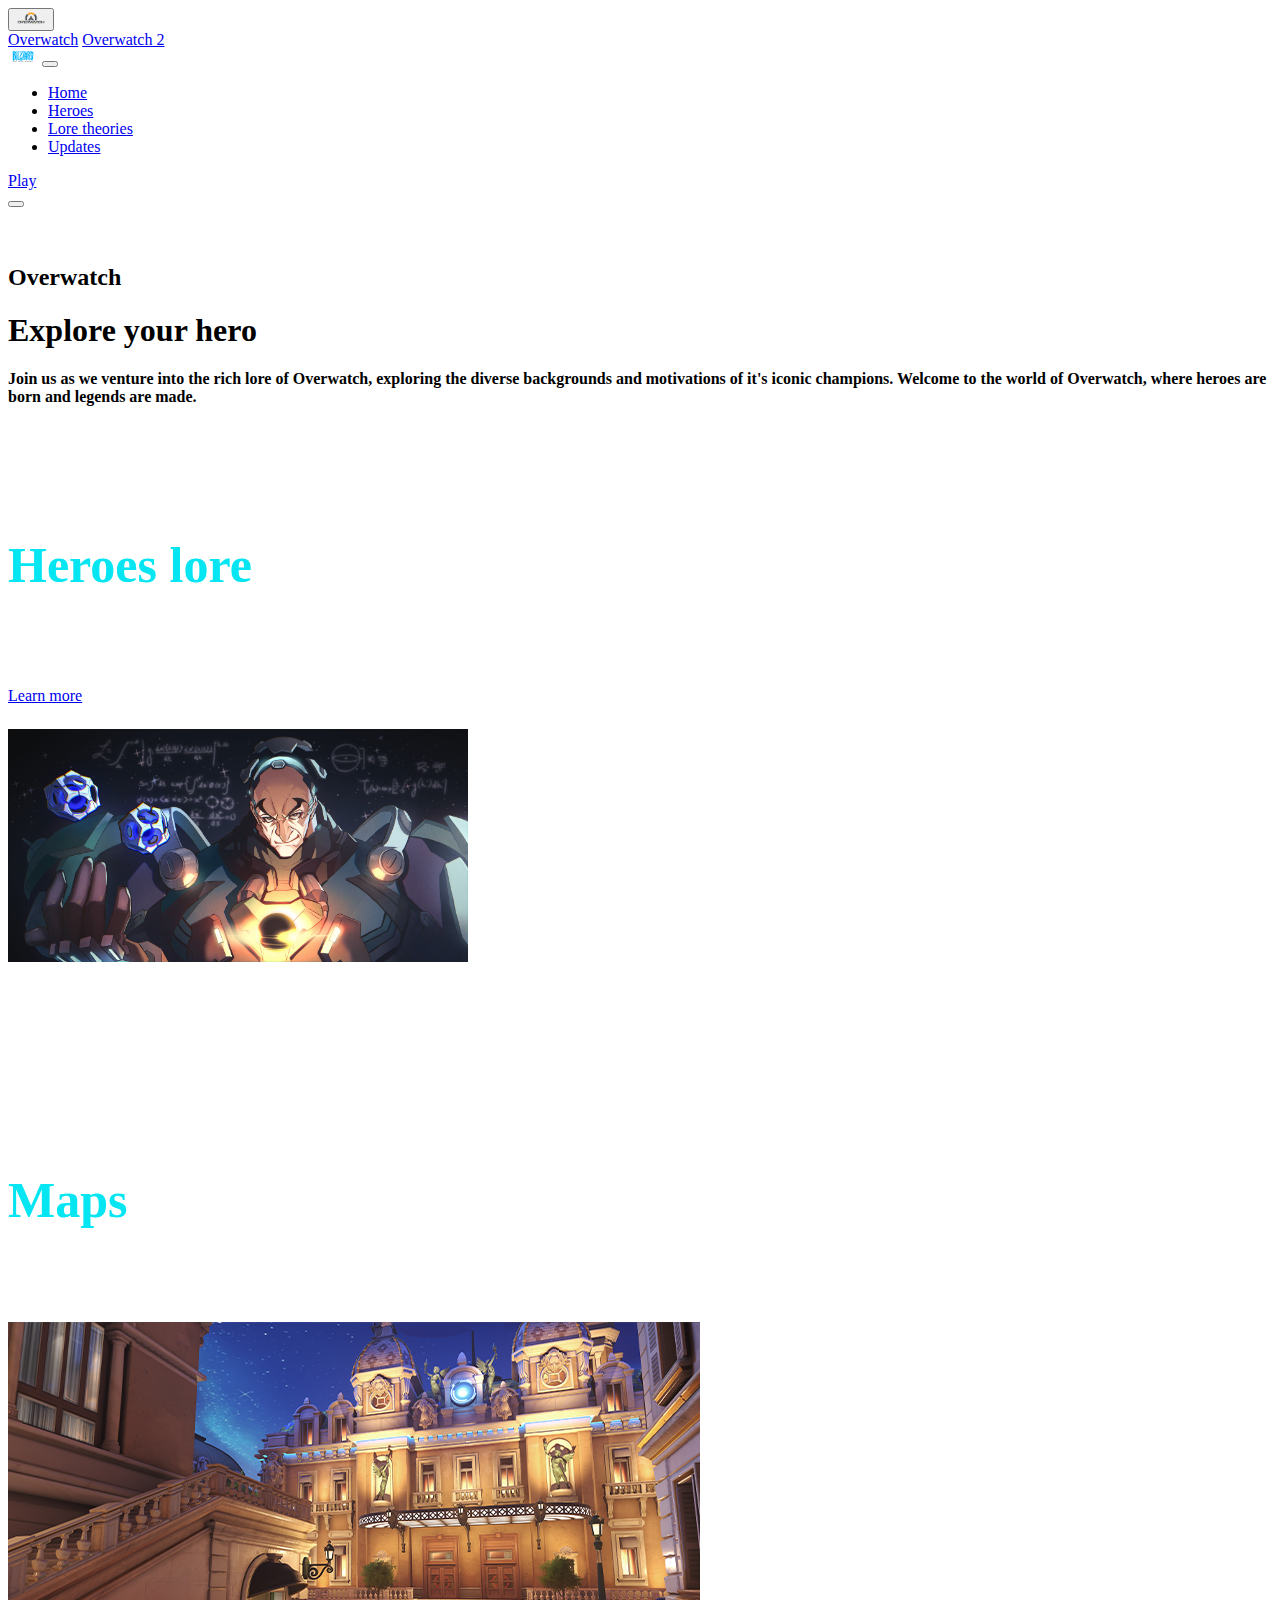
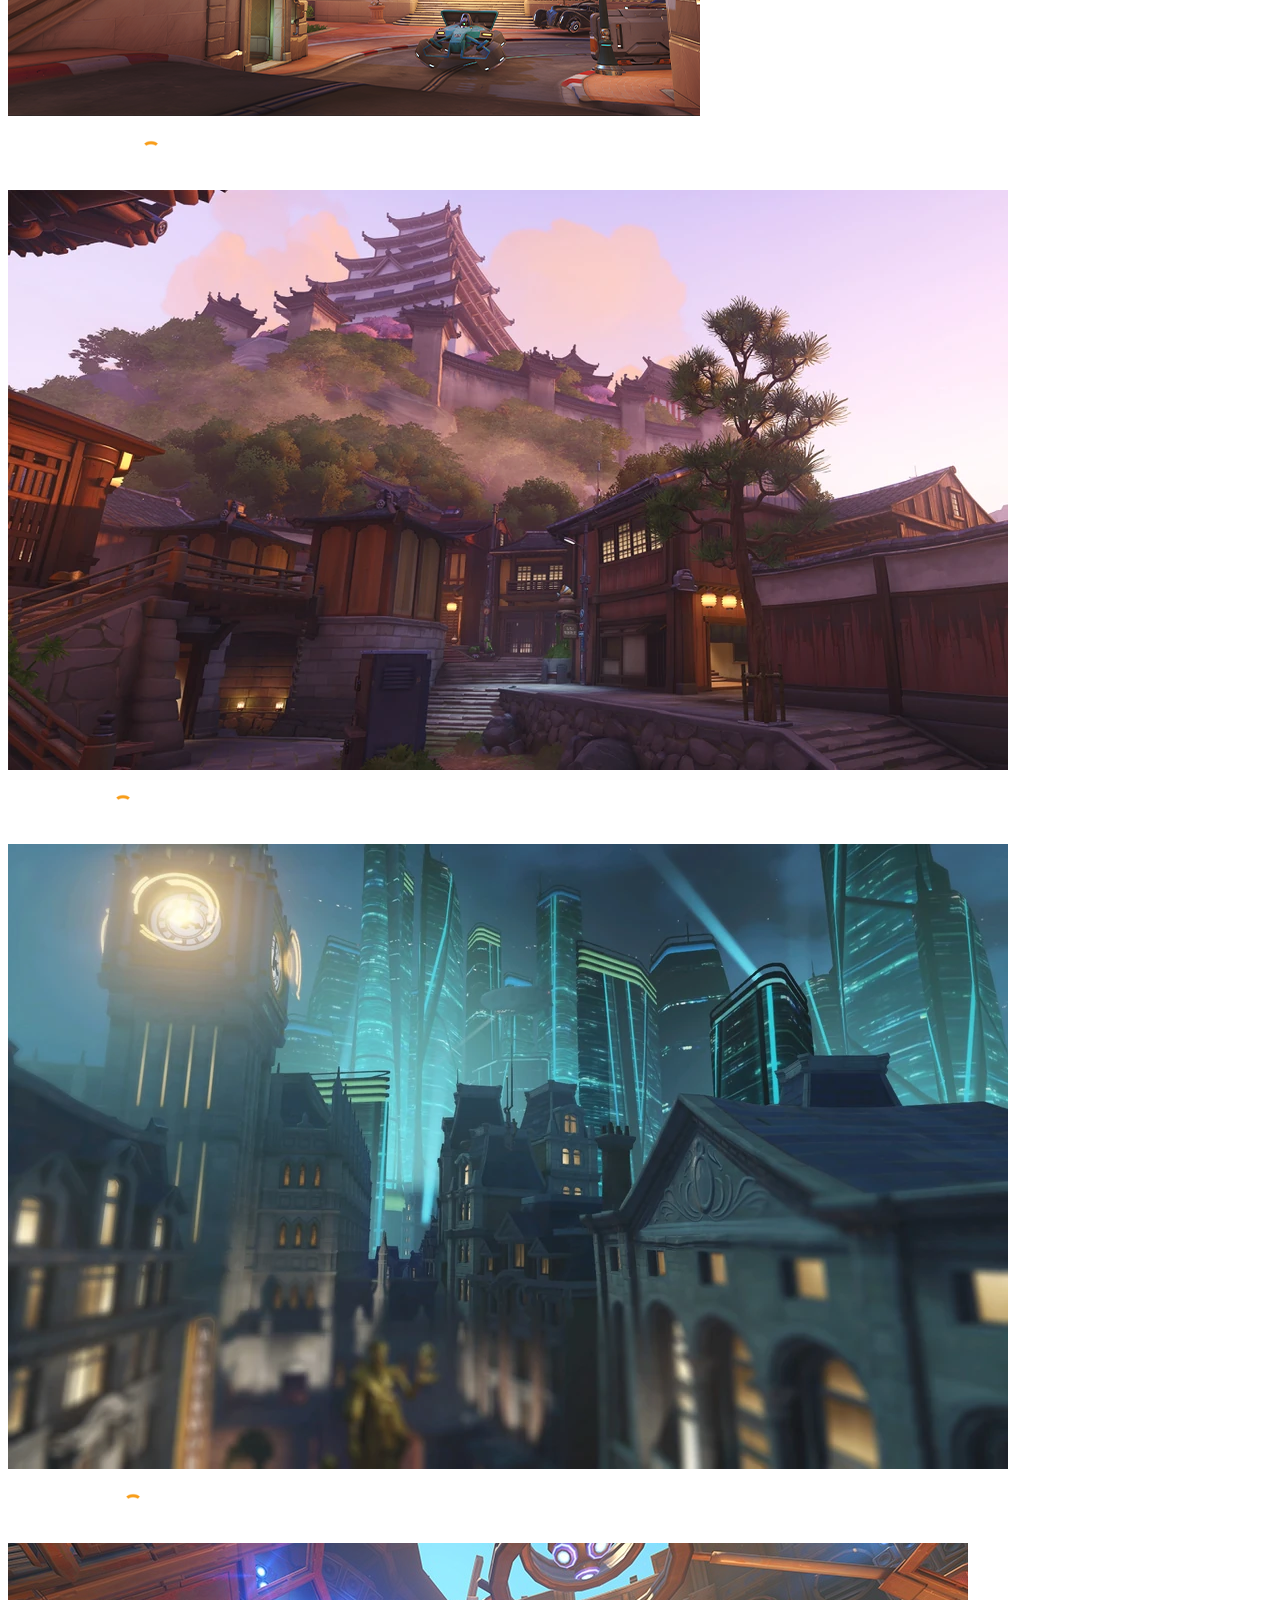
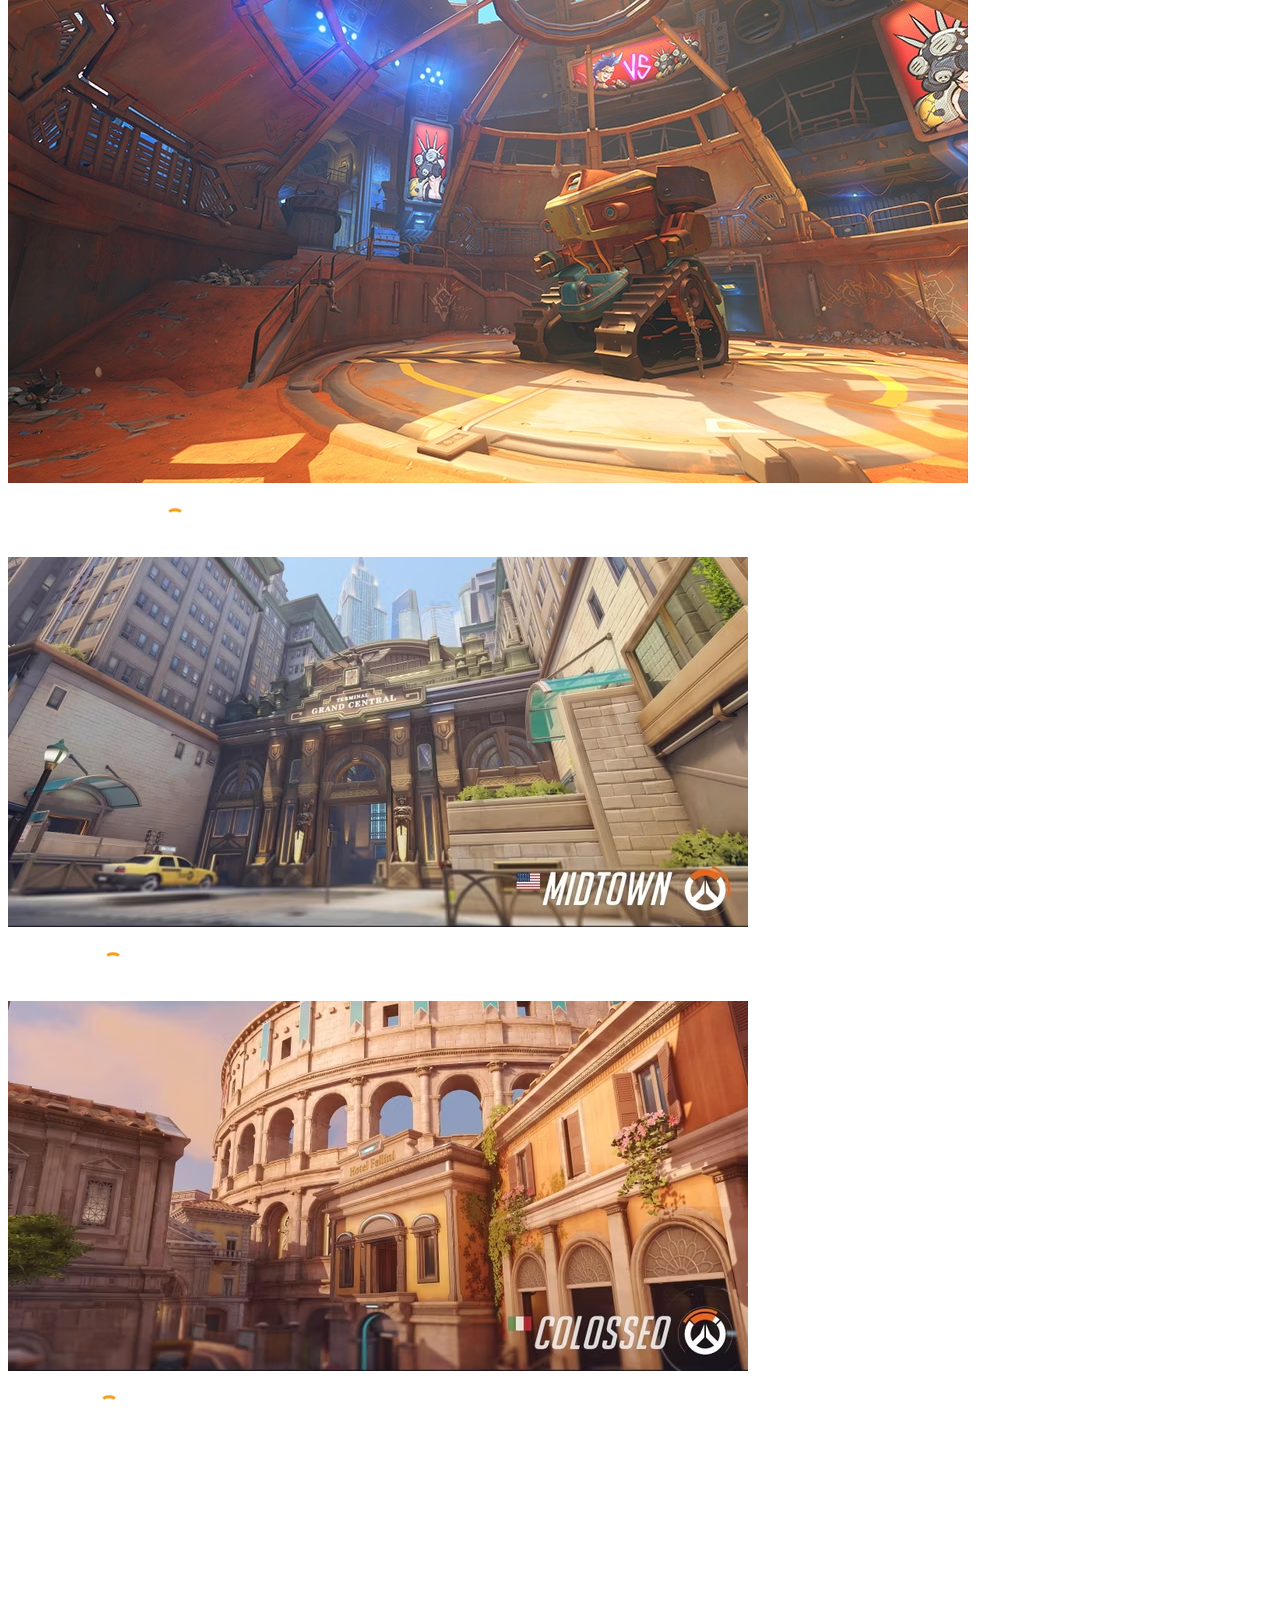
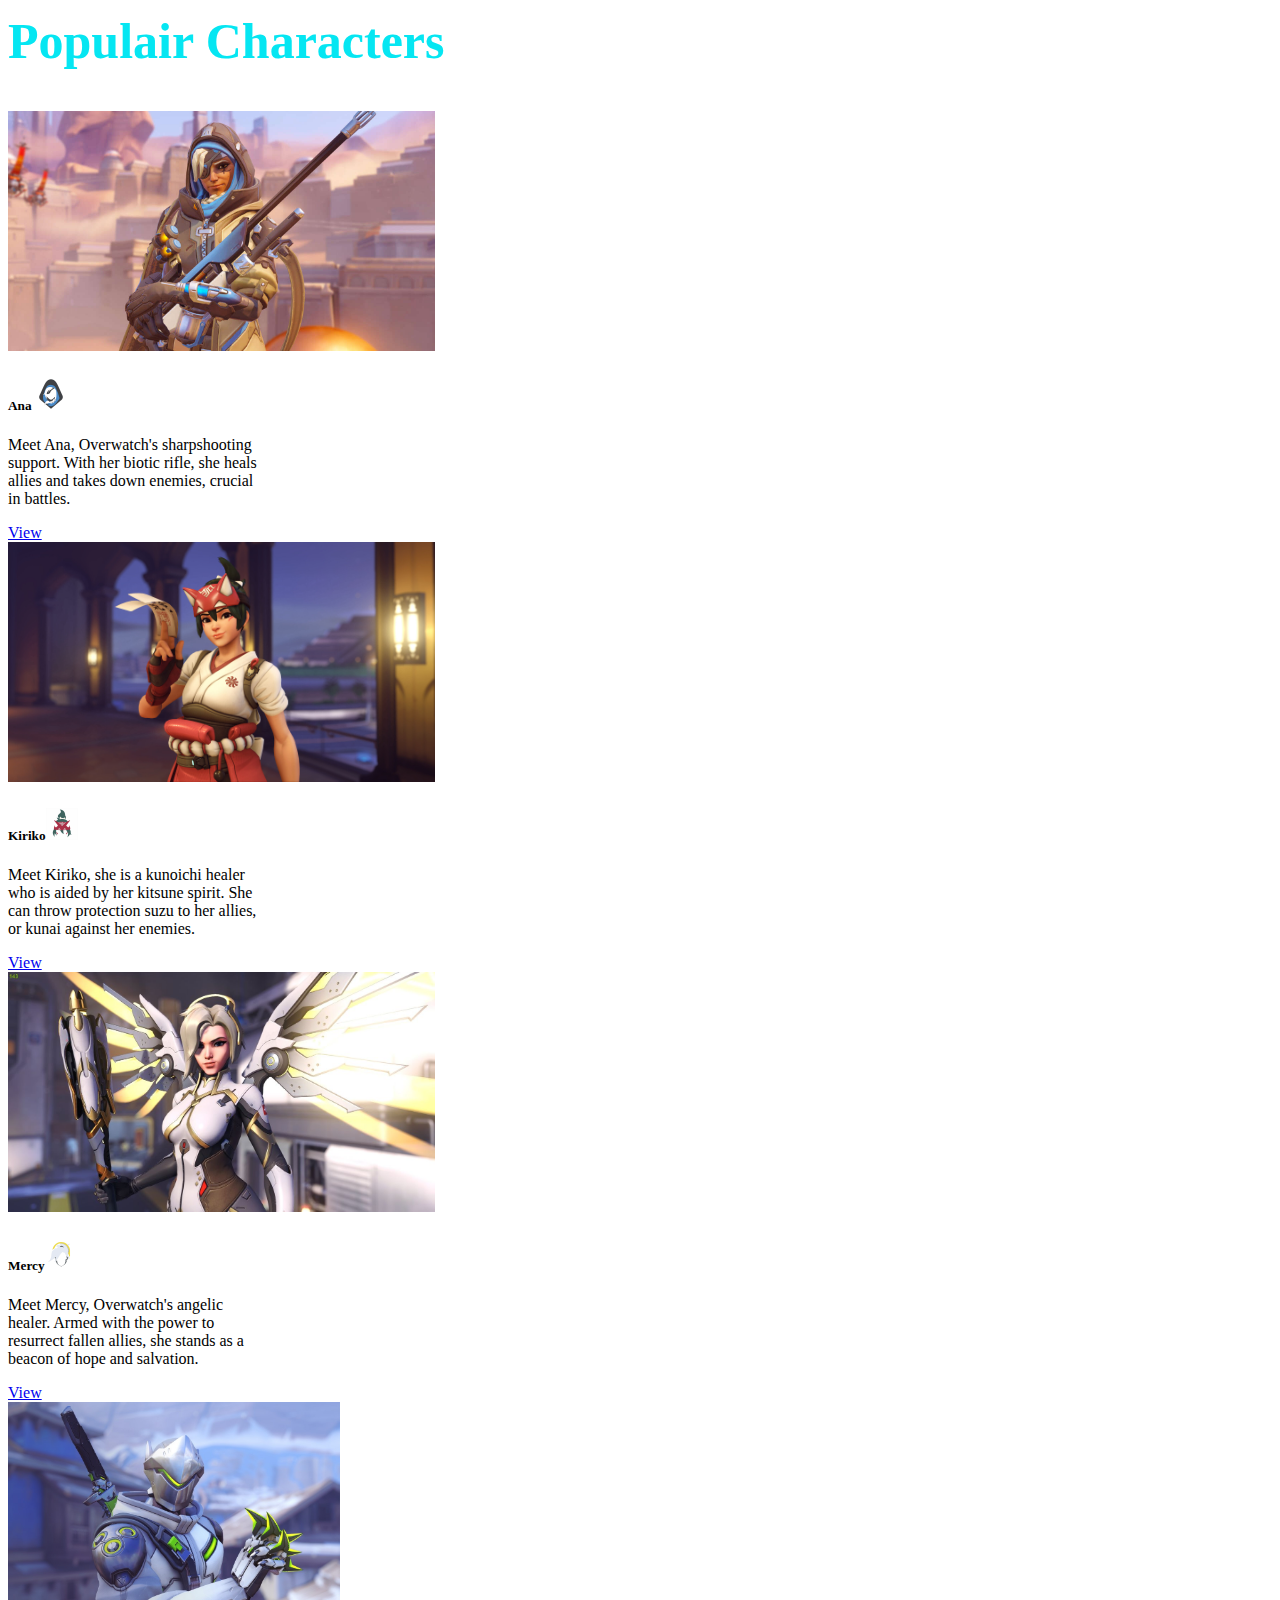
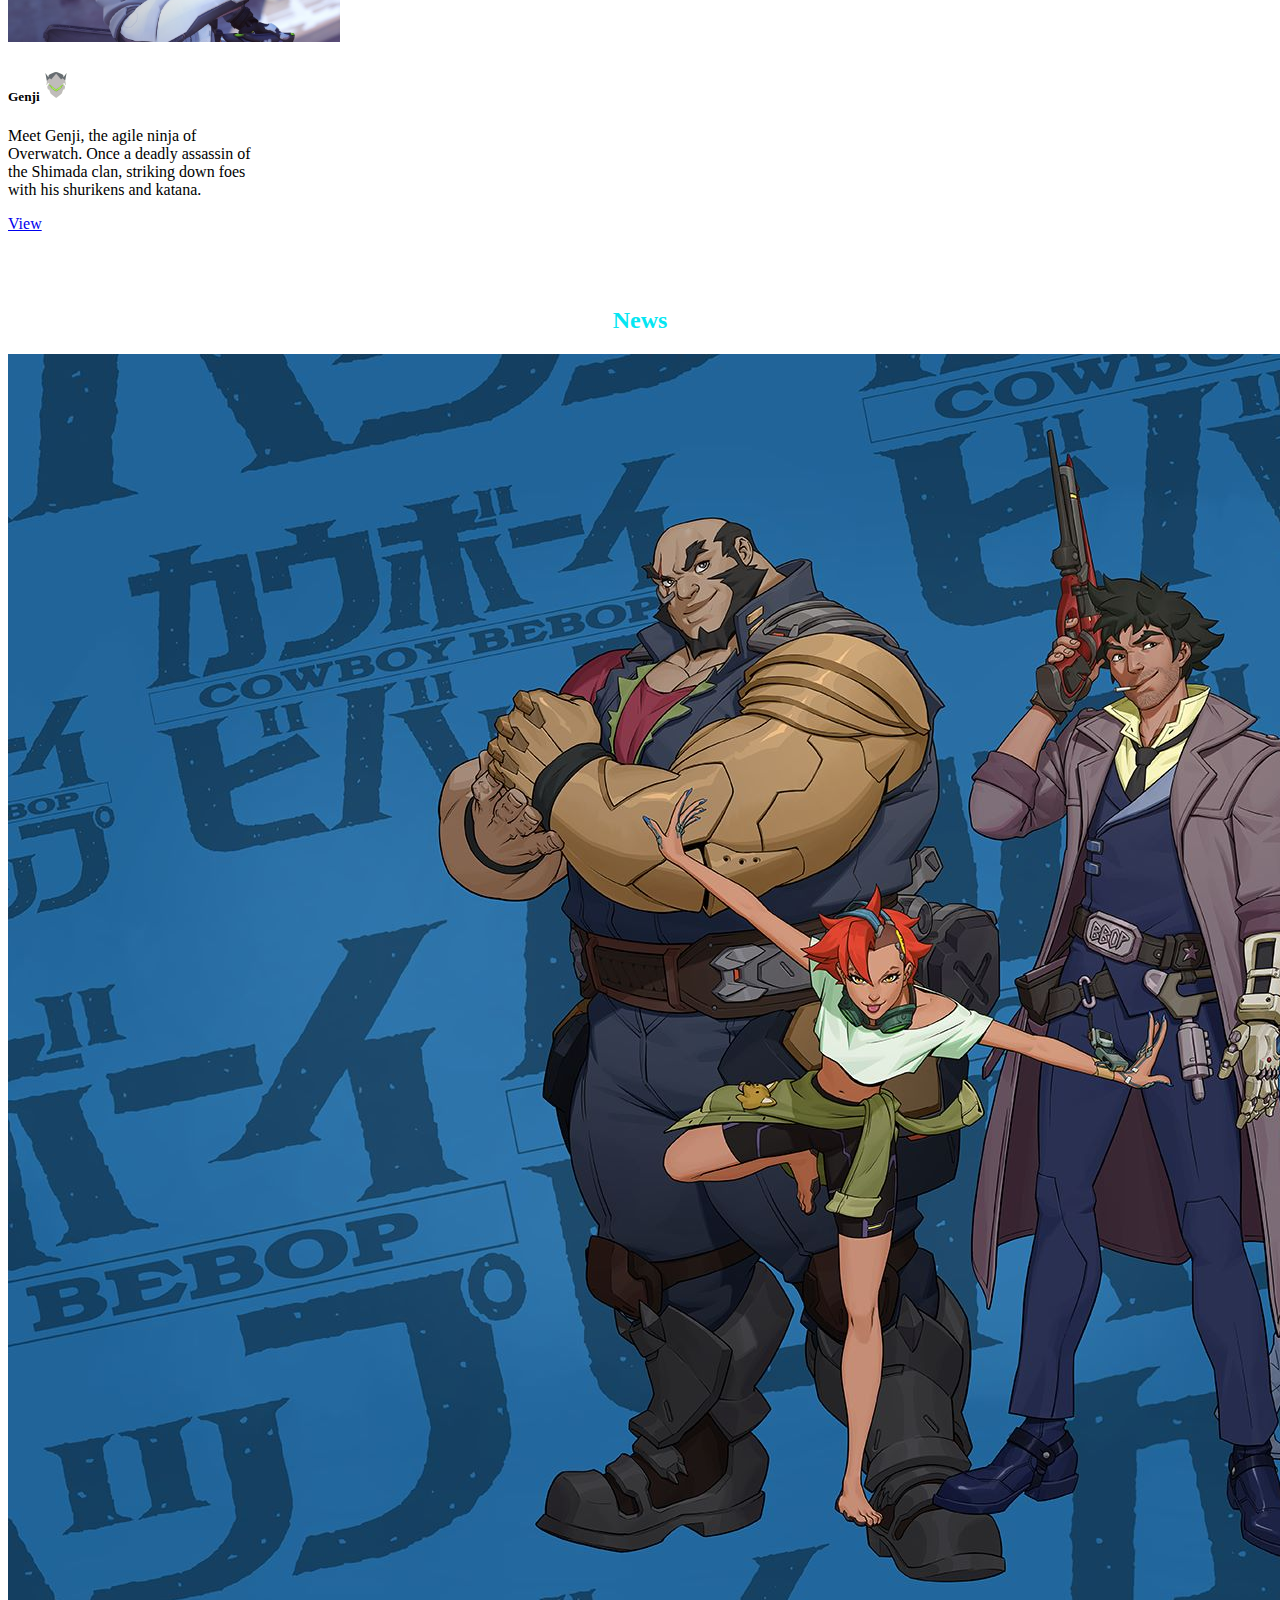
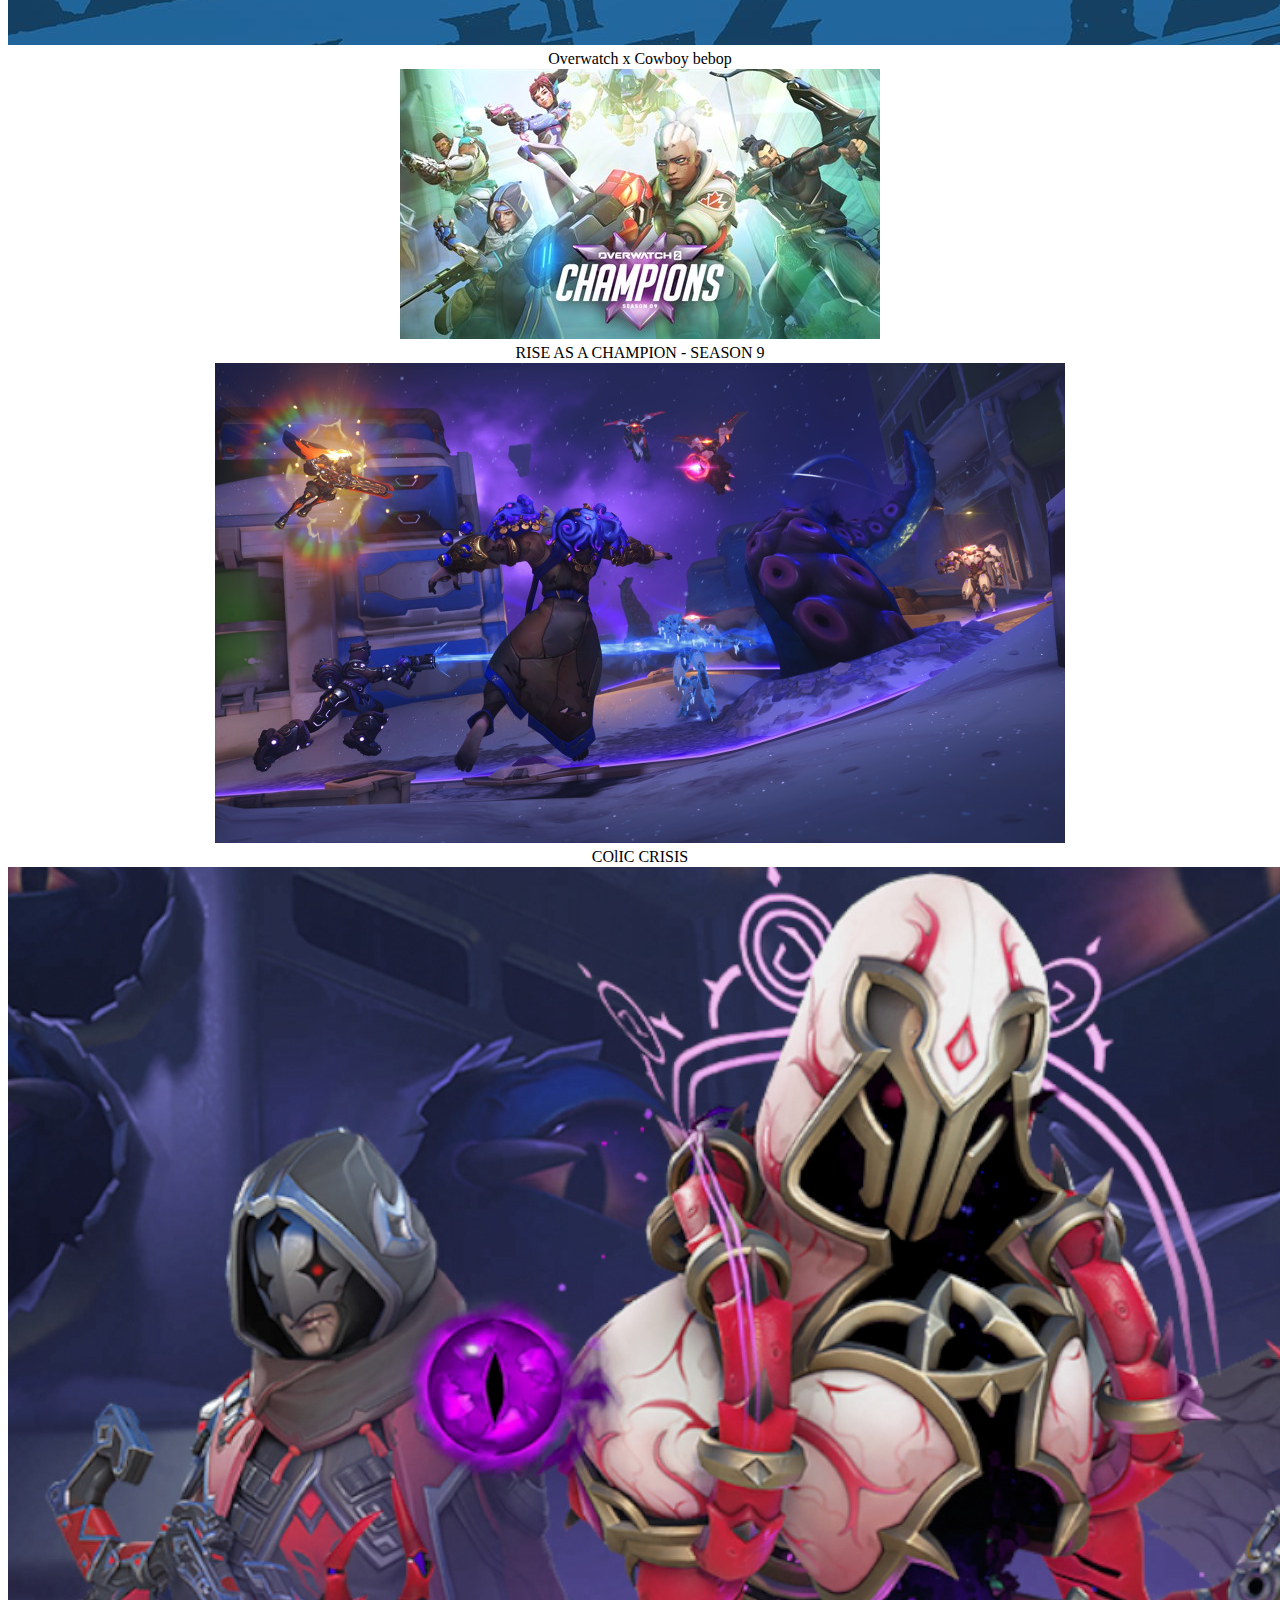
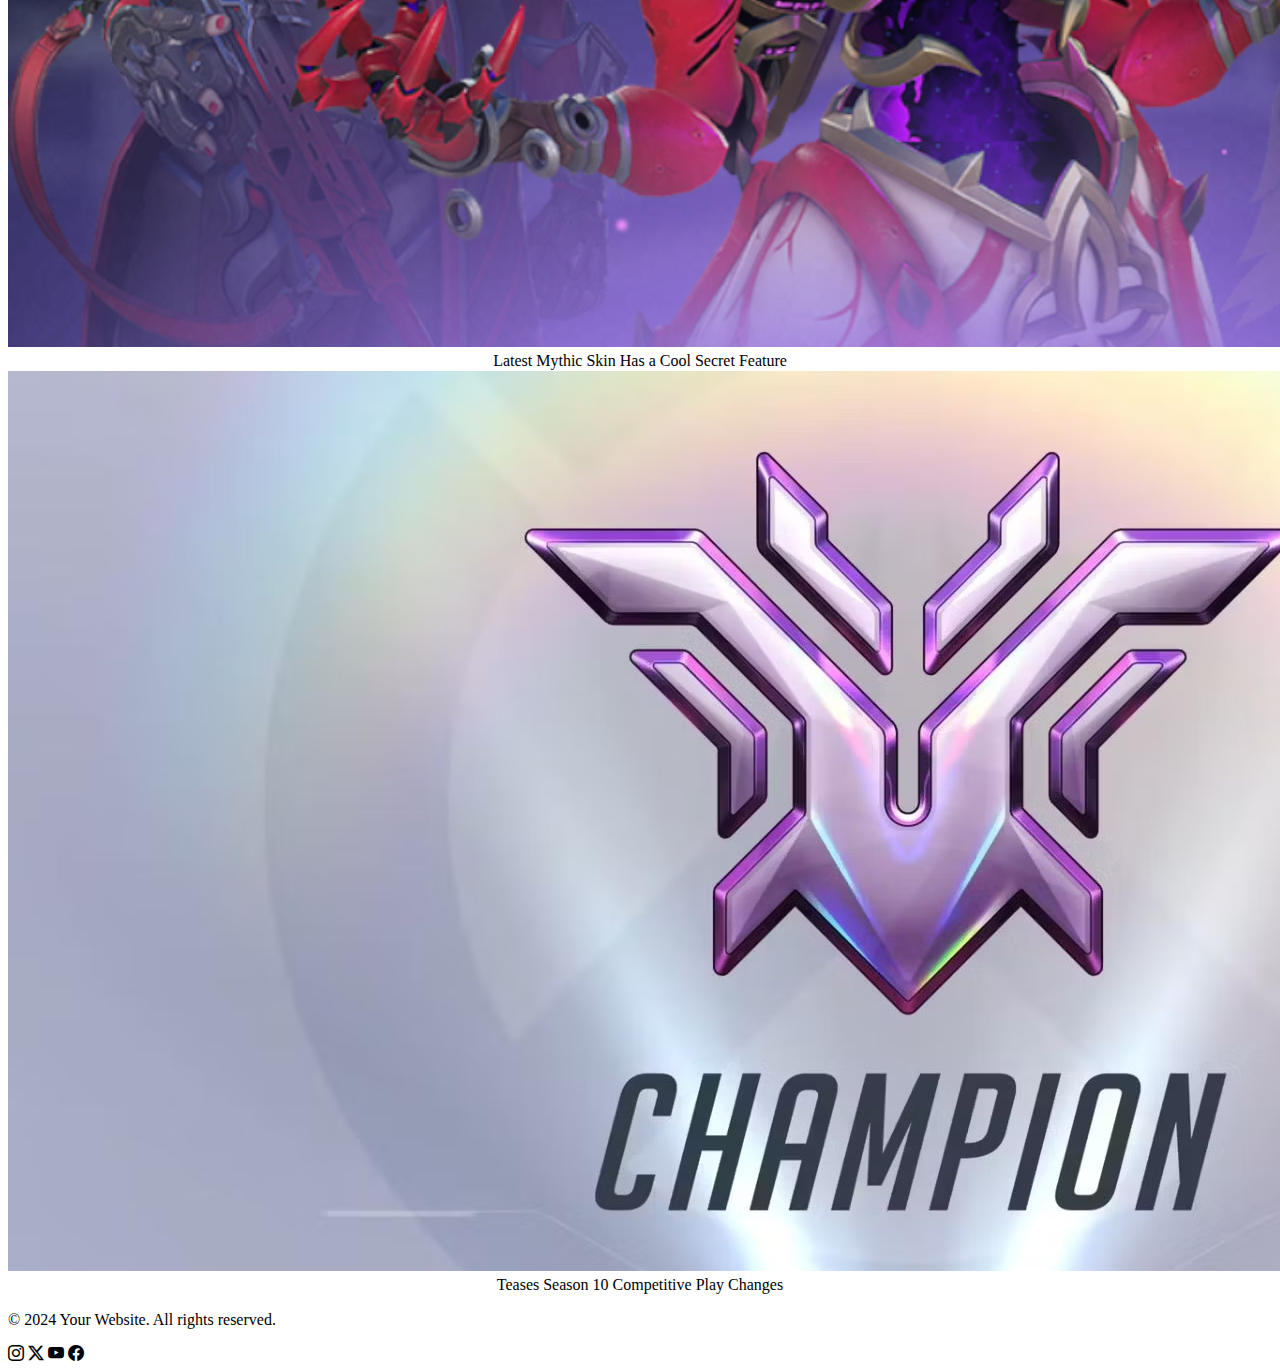
==== overwatchlore/index.html @ ba287ba9 "Add files via upload" ====
<!DOCTYPE html>
<html>

<head>
    <meta charset="UTF-8">
    <link rel="stylesheet" href="style.css">
    <meta name="viewport" content="width=device-width, initial-scale=1.0">
    <link rel="shortcut icon" href="img/ow-logoo.png">
    <link href="https://cdn.jsdelivr.net/npm/bootstrap@5.3.2/dist/css/bootstrap.min.css" rel="stylesheet"
        integrity="sha384-T3c6CoIi6uLrA9TneNEoa7RxnatzjcDSCmG1MXxSR1GAsXEV/Dwwykc2MPK8M2HN" crossorigin="anonymous">
    <link rel="stylesheet" href="https://unpkg.com/swiper@8/swiper-bundle.min.css" />
    <link rel="stylesheet" href="https://cdn.jsdelivr.net/npm/bootstrap-icons@1.11.3/font/bootstrap-icons.min.css">
    <title>OW-dex</title>
</head>

<body class="achtergrond">

    <div class="main-width">
        <header>
            <nav class="navbar navbar-expand-lg sticky-top overwatch-navbar">
                <div class="container-fluid">
                    <div class="navbar-logo">
                        <div class="dropdown">
                            <button class="btn btn-light dropdown-toggle" type="button" data-bs-toggle="dropdown"
                                data-bs-target="#logoDropdown" aria-haspopup="true" aria-expanded="false">
                                <img src="img/ow-logo.png" alt="Logo" width="30" style="border-radius: 20%;">
                                <span class="caret"></span>
                            </button>
                            <div class="dropdown-menu" id="logoDropdown" aria-labelledby="logoDropdown">
                                <a class="dropdown-item" href="#">Overwatch</a>
                                <a class="dropdown-item" href="#">Overwatch 2</a>
                            </div>
                        </div>
                    </div>

                    <div class="offcanvas offcanvas-end" tabindex="-1" id="offcanvasNavbar"
                        aria-labelledby="offcanvasNavbarLabel">
                        <div class="offcanvas-header">
                            <img src="img/blizz-logo.png" alt="Another Logo" width="30">
                            <button type="button" class="btn-close" data-bs-diliss="offcanvas"
                                aria-label="Close"></button>
                        </div>
                        <div class="offcanvas-body">
                            <ul class="navbar-nav justify-content-center flex-grow-1 pe-3">
                                <li class="nav-item">
                                    <a class="nav-link mx-lg-2 " aria-current="page" href="index.html">Home</a>
                                </li>

                                <li class="nav-item">
                                    <a class="nav-link mx-lg-2 " href="heroes.html">Heroes</a>
                                </li>


                                <li class="nav-item">
                                    <a class="nav-link mx-lg-2" href="#">Lore theories</a>
                                </li>

                                <li class="nav-item">
                                    <a class="nav-link mx-lg-2" href="#">Updates</a>
                                </li>
                            </ul>
                            <a class="btn btn-primary" style="width: 80px;"
                                href="https://eu.shop.battle.net/en-us/product/overwatch?p=1007996"
                                role="button">Play</a>


                        </div>
                    </div>





                    <button class="navbar-toggler" type="button" data-bs-toggle="offcanvas"
                        data-bs-target="#offcanvasNavbar" aria-controls="offcanvasNavbar"
                        aria-label="Toggle navigation">
                        <span class="navbar-toggler-icon"></span>
                    </button>
                </div>

            </nav>
            <br><br>

            <div class="container">
            </div>


            <div class="content">
                <div class="main-text">
                    <h2>Overwatch</h2>
                    <h1>Explore your hero</h1>
                    <p><strong>

                            Join us as we venture into the rich lore of Overwatch, exploring the diverse
                            backgrounds
                            and motivations of it's iconic champions.
                            Welcome to the world of Overwatch, where heroes are born and legends are
                            made.</strong>
                    </p>
                </div>
            </div>


        </header>

        <!---<div class="image">
            <img src="group2.png" alt="img1">
        </div>

    --->

        <br><br><br><br> 


        <div class="container">
            <div class="row">
                <div class="col-md-6">
                    <div class="card border-primary bg-transparent">
                        <div class="card-body">
                            <h2 class="card-title" style="font-family: myFont; font-size: 50px; color: #05e6f2;">Heroes
                                lore
                            </h2>
                            <p style="color: white;">In a world torn by strife, Overwatch emerges to protect
                                    life!
                                    With tales untold and
                                    skills untamed, they fight for a world unchained.
                                    From seeking redemption to relentless protection, these heroes rise, a united
                                    collection.
                                    In battles old and new, they stand true, for a future bright and overdue!
                            </p>
                            <a class="btn btn-primary" href="heroes.html" role="button">Learn more</a>
                        </div>
                    </div>
                </div>
                <div class="col-md-6 position-relative ">
                    <video id="myVideo" poster="img/sigma.jpg" width="460" height="280" onplay="hidePlayButton()"
                        onpause="showPlayButton()" onclick="togglePlayPause()">
                        <source src="mp4/sigggy.mp4" type="video/mp4">
                        Your browser does not support the video tag.
                    </video>
                    <div id="playButton" class="play-button" onclick="togglePlayPause()">
                        <svg xmlns="http://www.w3.org/2000/svg" viewBox="0 0 24 24" width="64" height="64"
                            fill="#ffffff" class="play-icon">
                            <path d="M8 5v14l11-7z"></path>
                        </svg>
                    </div>
                </div>
            </div>
        </div>



        <br><br><br><br>


        <div class="container">
          
            <div class="row justify-content-center align-items-center">
                <div class="col-md-6">
                    <div class="card border-primary bg-transparent">
                        <div class="card-body text-center">
                            <h2 class="card-title" style="color: #05e6f2; font-size: 50px; font-family: myFont;">Maps
                            </h2>
                            <p class="card-text" style="color: white;">Explore the thrilling world of Overwatch through
                                our guides and analyses of its dynamic maps.
                                Join us as we uncover the tactics and stories behind each battleground in this beloved
                                multiplayer shooter.</p>
                        </div>
                    </div>
                </div>
                
                <div class="row row-cols-1 row-cols-md-2 g-4 justify-content-center">
                    <div class="col-md-4 mb-3">
                        <div class="card border-primary">
                            <img src="img/Monte_Carlo.png" class="card-img" alt="map1">
                            <div class="card-img-overlay">
                                <h2 class="card-title" style="color: white; font-family: myFont;">Monte Carlo<img src="img/ow-icon.png" alt="ana" style="height: 1.5rem;"></h2>
                            </div>
                        </div>
                    </div>
                    <div class="col-md-4 mb-3">
                        <div class="card border-primary">
                            <img src="img/Kanezaka.jpg" class="card-img" alt="map2">
                            <div class="card-img-overlay">
                                <h2 class="card-title" style="color: white; font-family: myFont;">Kanezaka<img src="img/ow-icon.png" alt="ana" style="height: 1.5rem;"></h2>
                            </div>
                        </div>
                    </div>
                    <div class="col-md-4 mb-3">
                        <div class="card border-primary">
                            <img src="img/kingsrow.jpg" class="card-img" alt="map3">
                            <div class="card-img-overlay">
                                <h2 class="card-title" style="color: white; font-family: myFont;">Kings Row<img src="img/ow-icon.png" alt="ana" style="height: 1.5rem;"></h2>
                            </div>
                        </div>
                    </div>
                    <div class="col-md-4 mb-3">
                        <div class="card border-primary">
                            <img src="img/New_Junk_City.jpg" class="card-img" alt="map4">
                            <div class="card-img-overlay">
                                <h2 class="card-title" style="color: white; font-family: myFont;">New-Junk City<img src="img/ow-icon.png" alt="ana" style="height: 1.5rem;"></h2>
                            </div>
                        </div>
                    </div>
                    <div class="col-md-4 mb-3">
                        <div class="card border-primary">
                            <img src="img/Overwatch-2-Midtown.jpg" class="card-img" alt="map5">
                            <div class="card-img-overlay">
                                <h2 class="card-title" style="color: white; font-family: myFont;">Midtown<img src="img/ow-icon.png" alt="ana" style="height: 1.5rem;"></h2>
                            </div>
                        </div>
                    </div>
                    <div class="col-md-4 mb-3">
                        <div class="card border-primary">
                            <img src="img/Overwatch-2-Colosseo.jpg" class="card-img" alt="map6">
                            <div class="card-img-overlay">
                                <h2 class="card-title" style="color: white; font-family: myFont;">Colosseo<img src="img/ow-icon.png" alt="ana" style="height: 1.5rem;"></h2>
                            </div>
                        </div>
                    </div>
                </div>
            </div>
        </div>
    </div>

    <br><br><br><br><br><br><br>
    <h2 class="card-title text-center" style="color: #05e6f2; font-size: 50px; font-family: myFont;">Populair
        Characters</h2>
    <div class="container d-flex justify-content-center align-items-center ">

        <div class="row">

            <div class="col-xl-3 mb-3">
                <div class="card border-primary" style="width: 16rem;">
                    <img src="img/ana.jpeg" style="height: 15rem;" class="card-img" alt="char1">
                    <div class="card-body">
                        <h5 class="card-title" style="font-family: myFont;">Ana <img src="img/ana-icon.png" alt="ana" style="height: 2rem;"></h5>
                        <p class="card-text">Meet Ana, Overwatch's sharpshooting
                            support. With her biotic rifle,
                            she heals allies and takes down enemies, crucial in battles.</p>
                        <a href="#" class="btn btn-primary" style="font-family: myFont;">View</a>
                    </div>
                </div>
            </div>
            <div class="col-xl-3 mb-3">
                <div class="card border-primary" style="width: 16rem;">
                    <img src="img/kiri.jpg" style="height: 15rem;" class="card-img" alt="char2">
                    <div class="card-body">
                        <h5 class="card-title" style="font-family: myFont;">Kiriko<img src="img/kiriko-icon.png" alt="ana" style="height: 2rem;"></h5>
                        <p class="card-text">Meet Kiriko, she is a kunoichi healer who
                            is aided by her kitsune
                            spirit. She can throw protection suzu to her allies, or kunai against her enemies.</p>
                        <a href="#" class="btn btn-primary" style="font-family: myFont;">View</a>
                    </div>
                </div>
            </div>
            <div class="col-xl-3 mb-3">
                <div class="card border-primary" style="width: 16rem;">
                    <img src="img/mercy.jpg" style="height: 15rem;" class="card-img" alt="char3">
                    <div class="card-body">
                        <h5 class="card-title" style="font-family: myFont;">Mercy<img src="img/mercy-icon.png" alt="ana" style="height: 2rem;"></h5>
                        <p class="card-text">Meet Mercy, Overwatch's angelic healer.
                            Armed with the power
                            to resurrect fallen allies, she stands as a beacon of hope and salvation.</p>
                        <a href="#" class="btn btn-primary" style="font-family: myFont;">View</a>
                    </div>
                </div>
            </div>
            <div class="col-xl-3 mb-3">
                <div class="card border-primary" style="width: 16rem;">
                    <img src="img/genij.jpg" style="height: 15rem;" class="card-img" alt="char4">
                    <div class="card-body">
                        <h5 class="card-title" style="font-family: myFont;">Genji<img src="img/genji-icon.png" alt="ana" style="height: 2rem;"></h5>
                        <p class="card-text">Meet Genji, the agile ninja of Overwatch.
                            Once a deadly assassin of the Shimada clan,
                            striking down foes with his shurikens and katana.
                        </p>
                        <a href="#" class="btn btn-primary" style="font-family: myFont;">View</a>
                    </div>
                </div>
            </div>
        </div>
    </div>

    <br><br><br>




    <div class="container" style="text-align: center;">
        <h2 class="list-title" style="color: #05e6f2;">News</h2>
        <div id="formList">
            <div id="list">
                <div class="item">
                    <img src="img/cowboy 2.jpg" class="avatar">
                    <div class="content">
                        <table width="100%" cellspacing="0">
                            <tr>
                                <td colspan="2" class="nameGroup">Overwatch x Cowboy bebop </td>
                            </tr>
                        </table>
                    </div>
                </div>
                <div class="item">
                    <img src="img/season.jpg" class="avatar">
                    <div class="content">
                        <table width="100%" cellspacing="0">
                            <tr>
                                <td colspan="2" class="nameGroup">RISE AS A CHAMPION - SEASON 9 </td>
                            </tr>
                        </table>
                    </div>
                </div>
                <div class="item">
                    <img src="img/crisis.jpg" class="avatar">
                    <div class="content">
                        <table width="100%" cellspacing="0">
                            <tr>
                                <td colspan="2" class="nameGroup">COlIC CRISIS </td>
                            </tr>
                        </table>
                    </div>
                </div>
                <div class="item">
                    <img src="img/cosmic.jpg" class="avatar">
                    <div class="content">
                        <table width="100%" cellspacing="0">
                            <tr>
                                <td colspan="2" class="nameGroup">Latest Mythic Skin Has a Cool Secret Feature
                                </td>
                            </tr>
                        </table>
                    </div>
                </div>
                <div class="item">
                    <img src="img/champ.jpg" class="avatar">
                    <div class="content">
                        <table width="100%" cellspacing="0">
                            <tr>
                                <td colspan="2" class="nameGroup">Teases Season 10 Competitive Play Changes</td>
                            </tr>
                        </table>
                    </div>
                </div>

            </div>
        </div>
    </div>


    <footer class="bg-dark text-light py-4">
        <div class="container">
            <div class="row">
                <div class="col-md-12 text-center">

                    <p class="mb-0">&copy; 2024 Your Website. All rights reserved.</p>
                    <i class="bi- bi-instagram"></i>
                    <i class="bi bi-twitter-x"></i>
                    <i class="bi bi-youtube"></i>
                    <i class="bi bi-facebook"></i>

                </div>
            </div>
        </div>
    </footer>

    <script src="https://cdn.jsdelivr.net/npm/bootstrap@5.3.2/dist/js/bootstrap.bundle.min.js"
        integrity="sha384-C6RzsynM9kWDrMNeT87bh95OGNyZPhcTNXj1NW7RuBCsyN/o0jlpcV8Qyq46cDfL"
        crossorigin="anonymous"></script>

    <script src="swiper.js"></script>


    <script src="video.js"></script>


</body>

</html>


<!--
        In the turbulent world of Overwatch, heroes rise from the ashes of conflict, driven by a shared mission: to bring harmony to a fractured world.
        From battle-scarred veterans to fresh-faced recruits, each hero brings their own unique story, woven with bravery, sacrifice, and redemption.
   
-->
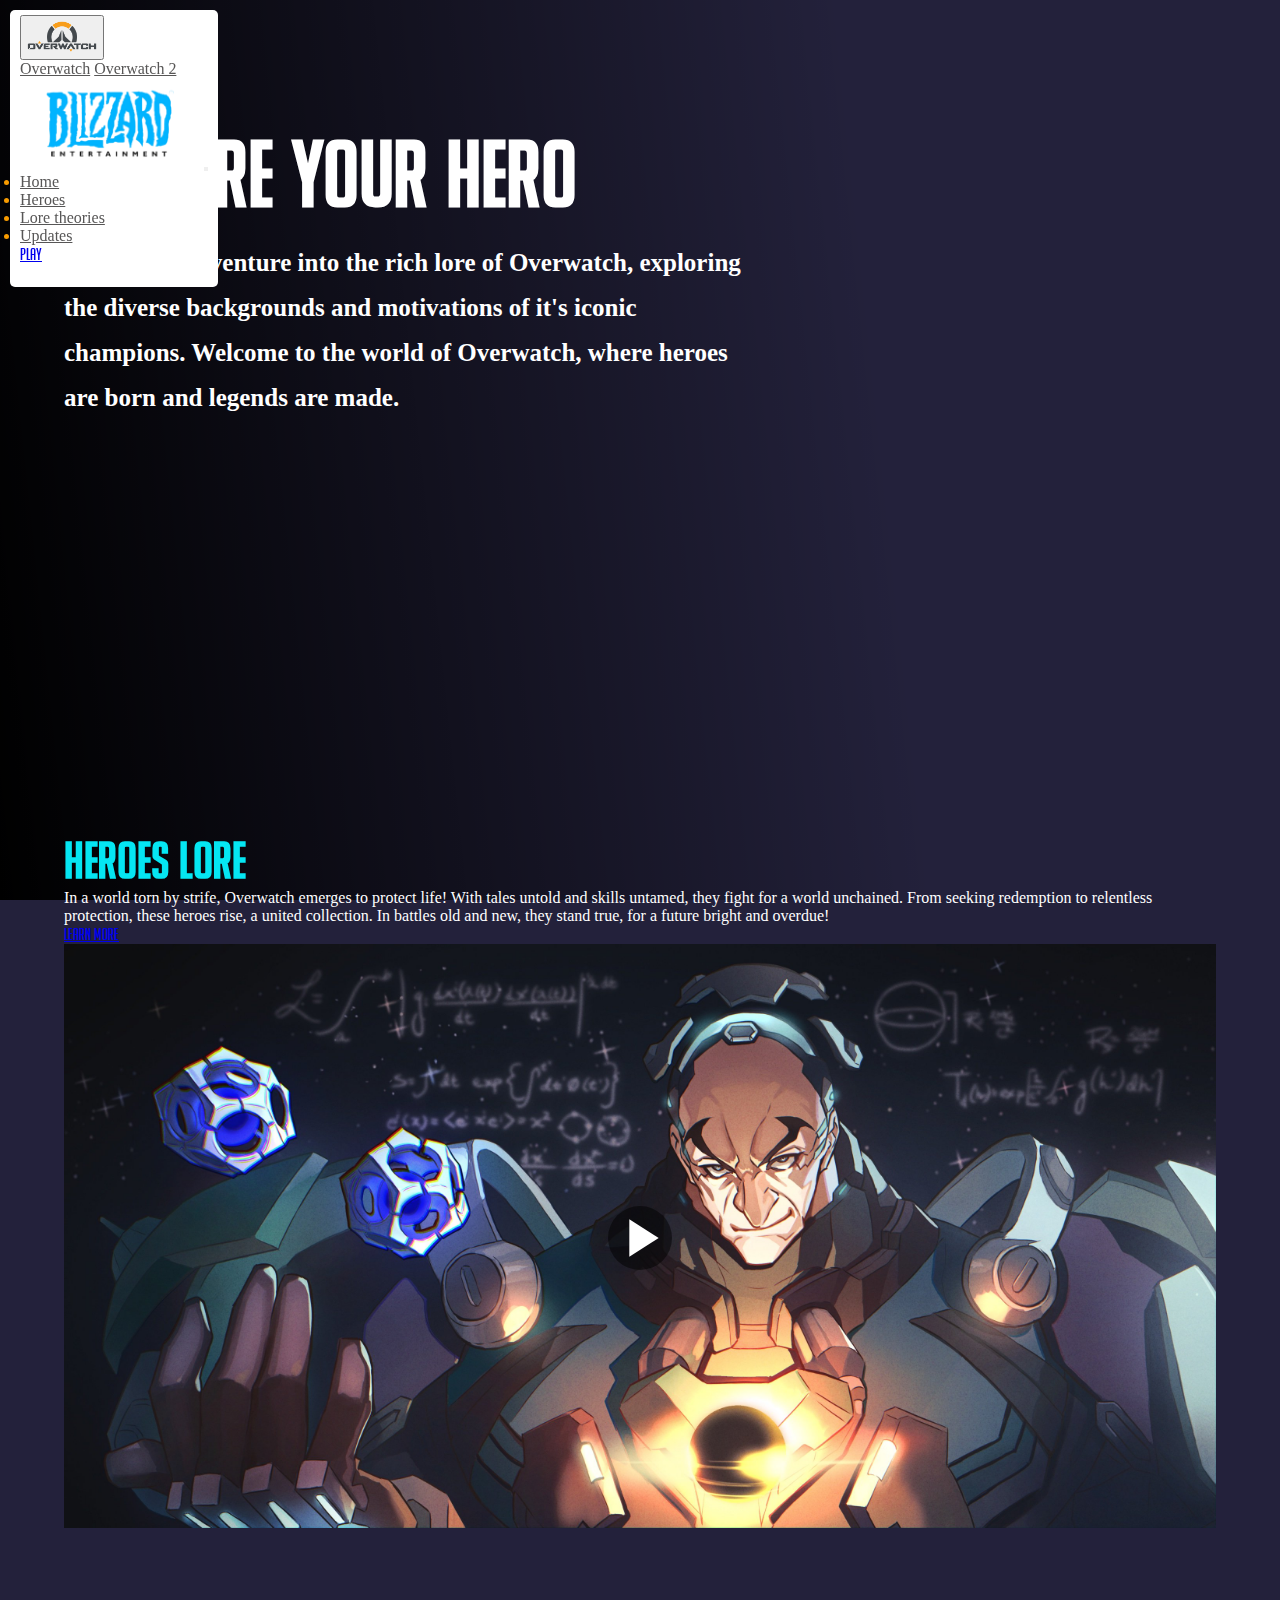
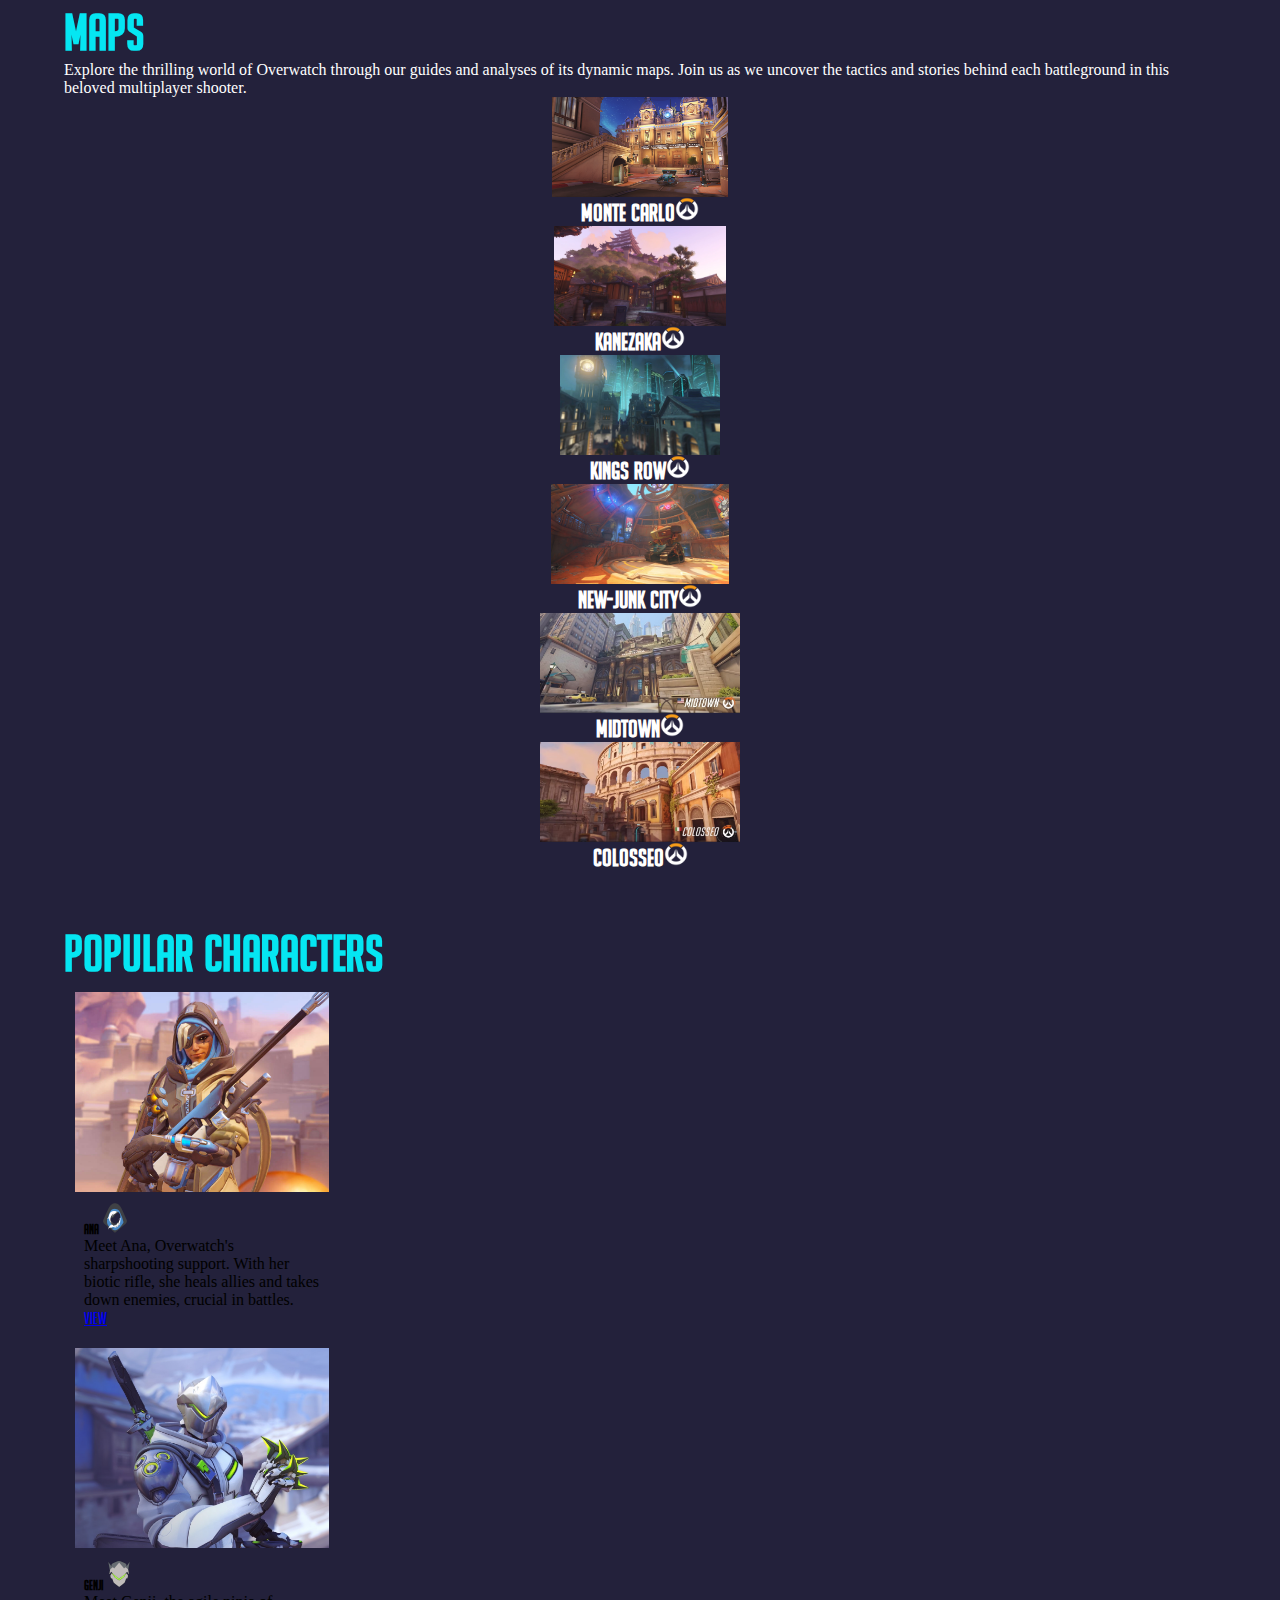
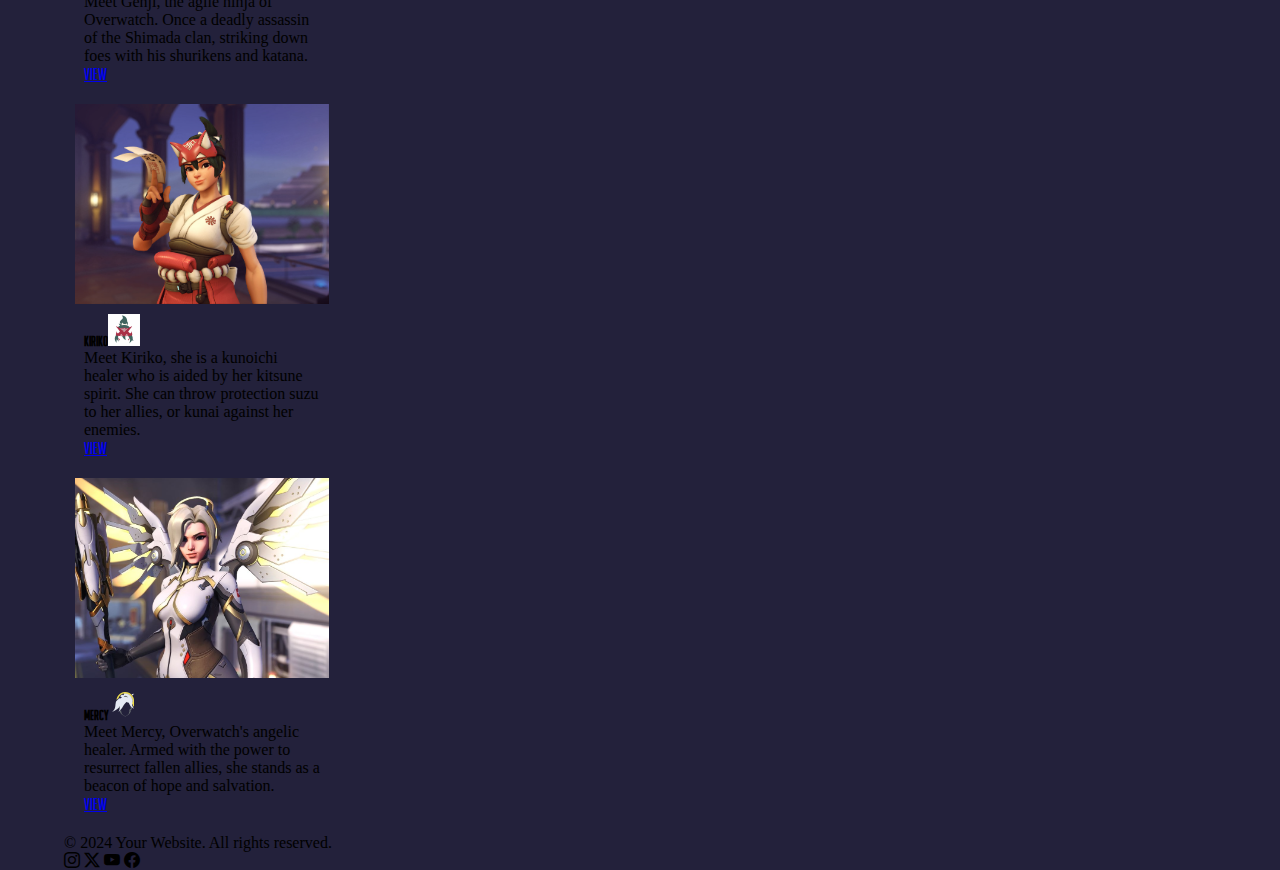
==== commit 95e71dea: "changes" ====
--- a/overwatchlore/index.html
+++ b/overwatchlore/index.html
@@ -62,14 +62,8 @@
                             <a class="btn btn-primary" style="width: 80px;"
                                 href="https://eu.shop.battle.net/en-us/product/overwatch?p=1007996"
                                 role="button">Play</a>
-
-
-                        </div>
-                    </div>
-
-
-
-
+                        </div>
+                    </div>
 
                     <button class="navbar-toggler" type="button" data-bs-toggle="offcanvas"
                         data-bs-target="#offcanvasNavbar" aria-controls="offcanvasNavbar"
@@ -77,14 +71,12 @@
                         <span class="navbar-toggler-icon"></span>
                     </button>
                 </div>
-
             </nav>
+
             <br><br>
 
             <div class="container">
             </div>
-
-
             <div class="content">
                 <div class="main-text">
                     <h2>Overwatch</h2>
@@ -95,12 +87,11 @@
                             backgrounds
                             and motivations of it's iconic champions.
                             Welcome to the world of Overwatch, where heroes are born and legends are
-                            made.</strong>
+                            made.
+                        </strong>
                     </p>
                 </div>
             </div>
-
-
         </header>
 
         <!---<div class="image">
@@ -109,7 +100,7 @@
 
     --->
 
-        <br><br><br><br> 
+        <br><br><br><br>
 
 
         <div class="container">
@@ -121,19 +112,19 @@
                                 lore
                             </h2>
                             <p style="color: white;">In a world torn by strife, Overwatch emerges to protect
-                                    life!
-                                    With tales untold and
-                                    skills untamed, they fight for a world unchained.
-                                    From seeking redemption to relentless protection, these heroes rise, a united
-                                    collection.
-                                    In battles old and new, they stand true, for a future bright and overdue!
+                                life!
+                                With tales untold and
+                                skills untamed, they fight for a world unchained.
+                                From seeking redemption to relentless protection, these heroes rise, a united
+                                collection.
+                                In battles old and new, they stand true, for a future bright and overdue!
                             </p>
                             <a class="btn btn-primary" href="heroes.html" role="button">Learn more</a>
                         </div>
                     </div>
                 </div>
-                <div class="col-md-6 position-relative ">
-                    <video id="myVideo" poster="img/sigma.jpg" width="460" height="280" onplay="hidePlayButton()"
+                <div class="col-md-6 position-relative">
+                    <video id="myVideo" poster="img/sigma.jpg" width="100%" height="auto" onplay="hidePlayButton()"
                         onpause="showPlayButton()" onclick="togglePlayPause()">
                         <source src="mp4/sigggy.mp4" type="video/mp4">
                         Your browser does not support the video tag.
@@ -154,7 +145,7 @@
 
 
         <div class="container">
-          
+
             <div class="row justify-content-center align-items-center">
                 <div class="col-md-6">
                     <div class="card border-primary bg-transparent">
@@ -168,13 +159,14 @@
                         </div>
                     </div>
                 </div>
-                
+
                 <div class="row row-cols-1 row-cols-md-2 g-4 justify-content-center">
                     <div class="col-md-4 mb-3">
                         <div class="card border-primary">
                             <img src="img/Monte_Carlo.png" class="card-img" alt="map1">
                             <div class="card-img-overlay">
-                                <h2 class="card-title" style="color: white; font-family: myFont;">Monte Carlo<img src="img/ow-icon.png" alt="ana" style="height: 1.5rem;"></h2>
+                                <h2 class="card-title" style="color: white; font-family: myFont;">Monte Carlo<img
+                                        src="img/ow-icon.png" alt="ana" style="height: 1.5rem;"></h2>
                             </div>
                         </div>
                     </div>
@@ -182,7 +174,8 @@
                         <div class="card border-primary">
                             <img src="img/Kanezaka.jpg" class="card-img" alt="map2">
                             <div class="card-img-overlay">
-                                <h2 class="card-title" style="color: white; font-family: myFont;">Kanezaka<img src="img/ow-icon.png" alt="ana" style="height: 1.5rem;"></h2>
+                                <h2 class="card-title" style="color: white; font-family: myFont;">Kanezaka<img
+                                        src="img/ow-icon.png" alt="ana" style="height: 1.5rem;"></h2>
                             </div>
                         </div>
                     </div>
@@ -190,7 +183,8 @@
                         <div class="card border-primary">
                             <img src="img/kingsrow.jpg" class="card-img" alt="map3">
                             <div class="card-img-overlay">
-                                <h2 class="card-title" style="color: white; font-family: myFont;">Kings Row<img src="img/ow-icon.png" alt="ana" style="height: 1.5rem;"></h2>
+                                <h2 class="card-title" style="color: white; font-family: myFont;">Kings Row<img
+                                        src="img/ow-icon.png" alt="ana" style="height: 1.5rem;"></h2>
                             </div>
                         </div>
                     </div>
@@ -198,7 +192,8 @@
                         <div class="card border-primary">
                             <img src="img/New_Junk_City.jpg" class="card-img" alt="map4">
                             <div class="card-img-overlay">
-                                <h2 class="card-title" style="color: white; font-family: myFont;">New-Junk City<img src="img/ow-icon.png" alt="ana" style="height: 1.5rem;"></h2>
+                                <h2 class="card-title" style="color: white; font-family: myFont;">New-Junk City<img
+                                        src="img/ow-icon.png" alt="ana" style="height: 1.5rem;"></h2>
                             </div>
                         </div>
                     </div>
@@ -206,7 +201,8 @@
                         <div class="card border-primary">
                             <img src="img/Overwatch-2-Midtown.jpg" class="card-img" alt="map5">
                             <div class="card-img-overlay">
-                                <h2 class="card-title" style="color: white; font-family: myFont;">Midtown<img src="img/ow-icon.png" alt="ana" style="height: 1.5rem;"></h2>
+                                <h2 class="card-title" style="color: white; font-family: myFont;">Midtown<img
+                                        src="img/ow-icon.png" alt="ana" style="height: 1.5rem;"></h2>
                             </div>
                         </div>
                     </div>
@@ -214,79 +210,76 @@
                         <div class="card border-primary">
                             <img src="img/Overwatch-2-Colosseo.jpg" class="card-img" alt="map6">
                             <div class="card-img-overlay">
-                                <h2 class="card-title" style="color: white; font-family: myFont;">Colosseo<img src="img/ow-icon.png" alt="ana" style="height: 1.5rem;"></h2>
-                            </div>
-                        </div>
-                    </div>
-                </div>
-            </div>
-        </div>
-    </div>
-
-    <br><br><br><br><br><br><br>
-    <h2 class="card-title text-center" style="color: #05e6f2; font-size: 50px; font-family: myFont;">Populair
-        Characters</h2>
-    <div class="container d-flex justify-content-center align-items-center ">
-
-        <div class="row">
-
-            <div class="col-xl-3 mb-3">
+                                <h2 class="card-title" style="color: white; font-family: myFont;">Colosseo<img
+                                        src="img/ow-icon.png" alt="ana" style="height: 1.5rem;"></h2>
+                            </div>
+                        </div>
+                    </div>
+                </div>
+            </div>
+        </div>
+        <br><br><br>
+        <h2 class="card-title text-center" style="color: #05e6f2; font-size: 50px; font-family: myFont;">Popular
+            Characters</h2>
+
+        <div class="characters">
+            <div class="row d-flex justify-content-center">
                 <div class="card border-primary" style="width: 16rem;">
-                    <img src="img/ana.jpeg" style="height: 15rem;" class="card-img" alt="char1">
+                    <img src="img/ana.jpeg" class="card-img-top" id="ana" alt="..." style="width: 15.9rem;" >
                     <div class="card-body">
-                        <h5 class="card-title" style="font-family: myFont;">Ana <img src="img/ana-icon.png" alt="ana" style="height: 2rem;"></h5>
+                        <h5 class="card-title">Ana<img src="img/ana-icon.png" alt="ana"
+                            style="height: 2rem;"></h5>
                         <p class="card-text">Meet Ana, Overwatch's sharpshooting
                             support. With her biotic rifle,
                             she heals allies and takes down enemies, crucial in battles.</p>
-                        <a href="#" class="btn btn-primary" style="font-family: myFont;">View</a>
-                    </div>
-                </div>
-            </div>
-            <div class="col-xl-3 mb-3">
+                        <a href="#" class="btn btn-primary">view</a>
+                    </div>
+                </div>
                 <div class="card border-primary" style="width: 16rem;">
-                    <img src="img/kiri.jpg" style="height: 15rem;" class="card-img" alt="char2">
+                    <img src="img/genij.jpg" class="card-img-top" id="genji" alt="..." style="width: 15.9rem;">
                     <div class="card-body">
-                        <h5 class="card-title" style="font-family: myFont;">Kiriko<img src="img/kiriko-icon.png" alt="ana" style="height: 2rem;"></h5>
+                        <h5 class="card-title">Genji<img src="img/genji-icon.png" alt="..."
+                            style="height: 2rem;"></h5>
+                        <p class="card-text">Meet Genji, the agile ninja of Overwatch.
+                            Once a deadly assassin of the Shimada clan,
+                            striking down foes with his shurikens and katana.</p>
+                        <a href="#" class="btn btn-primary">view</a>
+                    </div>
+                </div>
+                <div class="card border-primary" style="width: 16rem; ">
+                    <img src="img/kiri.jpg" class="card-img-top" id="kiriko" alt="..." style="width: 15.9rem;">
+                    <div class="card-body">
+                        <h5 class="card-title">Kiriko<img src="img/kiriko-icon.png" alt="..."
+                            style="height: 2rem;"></h5>
                         <p class="card-text">Meet Kiriko, she is a kunoichi healer who
                             is aided by her kitsune
                             spirit. She can throw protection suzu to her allies, or kunai against her enemies.</p>
-                        <a href="#" class="btn btn-primary" style="font-family: myFont;">View</a>
-                    </div>
-                </div>
-            </div>
-            <div class="col-xl-3 mb-3">
+                        <a href="#" class="btn btn-primary">view</a>
+                    </div>
+                </div>
                 <div class="card border-primary" style="width: 16rem;">
-                    <img src="img/mercy.jpg" style="height: 15rem;" class="card-img" alt="char3">
+                    <img src="img/mercy.jpg" class="card-img-top" id="mercy" alt="..." style="width: 15.9rem;">
                     <div class="card-body">
-                        <h5 class="card-title" style="font-family: myFont;">Mercy<img src="img/mercy-icon.png" alt="ana" style="height: 2rem;"></h5>
+                        <h5 class="card-title">Mercy<img src="img/mercy-icon.png" alt="..."
+                            style="height: 2rem;"></h5>
                         <p class="card-text">Meet Mercy, Overwatch's angelic healer.
                             Armed with the power
                             to resurrect fallen allies, she stands as a beacon of hope and salvation.</p>
-                        <a href="#" class="btn btn-primary" style="font-family: myFont;">View</a>
-                    </div>
-                </div>
-            </div>
-            <div class="col-xl-3 mb-3">
-                <div class="card border-primary" style="width: 16rem;">
-                    <img src="img/genij.jpg" style="height: 15rem;" class="card-img" alt="char4">
-                    <div class="card-body">
-                        <h5 class="card-title" style="font-family: myFont;">Genji<img src="img/genji-icon.png" alt="ana" style="height: 2rem;"></h5>
-                        <p class="card-text">Meet Genji, the agile ninja of Overwatch.
-                            Once a deadly assassin of the Shimada clan,
-                            striking down foes with his shurikens and katana.
-                        </p>
-                        <a href="#" class="btn btn-primary" style="font-family: myFont;">View</a>
-                    </div>
-                </div>
-            </div>
-        </div>
-    </div>
-
-    <br><br><br>
-
-
-
-
+                        <a href="#" class="btn btn-primary">view</a>
+                    </div>
+                </div>
+
+            </div>
+
+
+
+        </div>
+
+    
+
+
+
+        <!---
     <div class="container" style="text-align: center;">
         <h2 class="list-title" style="color: #05e6f2;">News</h2>
         <div id="formList">
@@ -346,41 +339,33 @@
             </div>
         </div>
     </div>
-
-
-    <footer class="bg-dark text-light py-4">
-        <div class="container">
-            <div class="row">
-                <div class="col-md-12 text-center">
-
-                    <p class="mb-0">&copy; 2024 Your Website. All rights reserved.</p>
-                    <i class="bi- bi-instagram"></i>
-                    <i class="bi bi-twitter-x"></i>
-                    <i class="bi bi-youtube"></i>
-                    <i class="bi bi-facebook"></i>
-
-                </div>
-            </div>
-        </div>
-    </footer>
-
-    <script src="https://cdn.jsdelivr.net/npm/bootstrap@5.3.2/dist/js/bootstrap.bundle.min.js"
-        integrity="sha384-C6RzsynM9kWDrMNeT87bh95OGNyZPhcTNXj1NW7RuBCsyN/o0jlpcV8Qyq46cDfL"
-        crossorigin="anonymous"></script>
-
-    <script src="swiper.js"></script>
-
-
-    <script src="video.js"></script>
+-->
+
+        <footer class="bg-dark text-light py-4">
+            <div class="container">
+                <div class="row">
+                    <div class="col-md-12 text-center">
+
+                        <p class="mb-0">&copy; 2024 Your Website. All rights reserved.</p>
+                        <i class="bi- bi-instagram"></i>
+                        <i class="bi bi-twitter-x"></i>
+                        <i class="bi bi-youtube"></i>
+                        <i class="bi bi-facebook"></i>
+
+                    </div>
+                </div>
+            </div>
+        </footer>
+
+        <script src="https://cdn.jsdelivr.net/npm/bootstrap@5.3.2/dist/js/bootstrap.bundle.min.js"
+            integrity="sha384-C6RzsynM9kWDrMNeT87bh95OGNyZPhcTNXj1NW7RuBCsyN/o0jlpcV8Qyq46cDfL"
+            crossorigin="anonymous"></script>
+
+        <script src="swiper.js"></script>
+
+        <script src="video.js"></script>
 
 
 </body>
 
-</html>
-
-
-<!--
-        In the turbulent world of Overwatch, heroes rise from the ashes of conflict, driven by a shared mission: to bring harmony to a fractured world.
-        From battle-scarred veterans to fresh-faced recruits, each hero brings their own unique story, woven with bravery, sacrifice, and redemption.
-   
--->+</html>--- a/overwatchlore/style.css
+++ b/overwatchlore/style.css
@@ -0,0 +1,373 @@
+/*@import url("https://fonts.googleapis.com/css2?family=Montserrat:wght@400;500;600;700&display=swap");
+*,
+*::before,
+*::after {
+  margin: 0;
+  padding: 0;
+  box-sizing: border-box;
+  list-style-type: none;
+  text-decoration: none;
+}
+
+:root {
+  --primary: #4D2384;
+  --white: #ffffff;
+  --bg: #f5f5f5;
+}
+*/
+*,
+*:before,
+*:after {
+  margin: 0;
+  padding: 0;
+  box-sizing: border-box;
+ 
+}
+
+.achtergrond {
+  background: linear-gradient(264deg, rgba(0, 0, 0, 0)32%, rgba(0, 0, 0, 1)), url(img/bg-kiri.png);
+  position: relative;
+  height: 100vh;
+  width: 100%;
+  overflow-x: hidden;
+  background-size: cover;
+  background-repeat: no-repeat;
+  background-color: #23213b;
+}
+
+
+
+.main-width  {
+  max-width: 90%;
+  width: 1400px;
+  margin: 0 auto;
+  scroll-snap-type: x mandatory; /* Enable scroll snapping horizontally */
+
+}
+
+.overwatch-navbar {
+  position: fixed; /* Add this line to make the navbar fixed */
+  top: 0; /* Stick it to the top of the viewport */
+  left: 0; /* Stick it to the left of the viewport */
+  background-color: #fff;
+  color: #f99c00;
+  margin: 10px;
+  border-radius: 5px;
+  padding: 5px 10px; /* Adjusted padding */
+  display: flex;
+  justify-content: space-between;
+  align-items: center;
+  z-index: 1000; /* Ensure it appears above other content */
+}
+
+
+
+
+.navbar-toggler {
+  border: none;
+  font-size: 1rem;
+}
+
+.navbar-toggler:focus,
+.btn-close:focus {
+  box-shadow: none;
+  outline: none;
+}
+
+.offcanvas-header img {
+  width: 180px;
+  padding: 1px;
+}
+
+
+.navbar-logo img {
+  width: 80px; /* Adjusted logo width */
+  border-radius: 50%;
+  padding: 1px;
+}
+
+
+
+.nav-link,
+.dropdown-item {
+  color: #575656;
+  font-weight: 00;
+  position: relative;
+}
+
+.nav-link:hover,
+.dropdown-item:hover,
+.nav-link.active {
+  color: #05e6f2;
+}
+
+@media (min-width: 992px) {
+  .nav-link::before {
+      content: "";
+      position: absolute;
+      bottom: 0;
+      left: 50%;
+      transform: translateX(-50%);
+      width: 0;
+      background-color: #05e6f2;
+      height: 2px;
+      visibility: hidden;
+      transition: 0.3s ease-in-out;
+  }
+
+
+  .nav-link:hover::before,
+  .nav-link.active::before {
+      width: 100%;
+      visibility: visible;
+  }
+}
+
+
+.logos img{
+  width: 60px;
+}
+
+@font-face {
+  font-family: myFont;
+  src: url(bigNoodle.ttf);
+}
+
+
+
+
+.content {
+  padding-top: 60px;
+  scroll-snap-align: start; /* Snap each content section to the start of the container */
+  
+}
+
+.content .main-text {
+  position: relative;
+  z-index: 2;
+  margin-bottom: 50px;
+  
+
+}
+
+.content .main-text h2 {
+  font-family: myFont;
+  line-height: 1;
+  color: #05e6f2;
+  margin-bottom: 10px;
+}
+
+.content .main-text h1 {
+  font-family: myFont;
+  font-size: 90px;
+  line-height: 1;
+  color: #fff;
+  margin: 0px 0px 20px;
+}
+
+.content .main-text p {
+  max-width: 100%;
+  width: 700px;
+  color: #fff;
+  line-height: 1.8;
+  font-size: 25px;
+  margin-bottom: 340px;
+}
+
+
+
+/*
+.image {
+  position: absolute;
+  width: 80%;
+  height: 80%;
+  bottom: 10px;
+  right: -50px;
+  text-align: right;
+}
+
+.image img {
+  height: 100%;
+  object-fit: cover;
+}
+*/
+
+
+/* Video Section */
+.col-md-6 {
+  position: relative;
+}
+
+#myVideo {
+  width: 100%;
+  height: auto;
+}
+
+.play-button {
+  position: absolute;
+  top: 50%;
+  left: 50%;
+  transform: translate(-50%, -50%);
+  cursor: pointer;
+  display: flex;
+  justify-content: center;
+  align-items: center;
+  background-color: rgba(0, 0, 0, 0.5);
+  border-radius: 50%;
+  width: 64px;
+  height: 64px;
+  z-index: 10;
+}
+
+.play-button svg {
+  fill: #ffffff;
+}
+
+#playButton.hidden {
+  display: none;
+}
+
+
+
+
+
+/* Card Section */
+.card {
+  display: flex;
+  flex-direction: column;
+  align-items: center;
+}
+
+.card-img {
+  object-fit: cover;
+  height: 100px; /* Adjust the height of the banner */
+}
+
+.card-img-top {
+  right: -50px;
+}
+
+.card-text{
+color: #000000;
+}
+
+.bg-transparent {
+  background-color: transparent !important;
+  border: none !important;
+}
+
+/*popular cards*/
+
+h5.card-title, a.btn {
+font-family: myFont;
+}
+
+.card-img-top {
+  width: 100%; 
+  height: 200px; 
+  object-fit: cover; 
+}
+
+.characters .card {
+  margin: 10px; 
+  
+  width: 250px; 
+}
+
+.characters .card-body {
+  padding: 10px;
+  display: flex;
+  flex-direction: column;
+  justify-content: space-between;
+}
+
+
+/*swiper*/
+
+.item{
+  border-radius: 15px;
+  width:210px;
+  height:365px;
+  background-image: linear-gradient(to top, #ffffff, #ECECF2);
+  overflow: hidden;
+  transition: 0.5s;
+  margin:10px;
+  scroll-snap-align: start;
+}
+.item .avatar{
+  display: block;
+  margin:10px auto 2px;
+  width:180px;
+  height:150px;
+  object-fit: cover;
+  border-radius: 10px;
+  box-shadow: 0 10px 15px #7e878d;
+}
+.item .content{
+  padding:10px;
+  font-size: 26px;
+  font-family: myFont;
+}
+.item .content table td{
+  padding:10px 0;
+  border-bottom: 1px solid #AEC0CE;
+}
+.item .content table td:nth-child(2){
+  text-align: right;
+}
+.item .nameGroup{
+  text-align: center;
+  border-bottom:none!important;
+}
+#list{
+  display: flex;
+  width:max-content;
+}
+#formList{
+  width:1220px;
+  max-width: 100%;
+  overflow: auto;
+  margin:18px 10px;
+  scroll-behavior: smooth;
+  scroll-snap-type: both;
+}
+#formList::-webkit-scrollbar{
+  display: none;
+}
+@media screen and (min-width: 992px){
+  .item{
+      width: calc(33.3vw - 20px);
+  }
+  
+}
+
+
+
+.list-title {
+  font-family: myFont;
+  text-align: center;
+  color: #fff;
+  font-size: 50px;
+  margin-top: 80px;
+}
+
+.footer {
+  background-color: #23213b;
+}
+
+
+
+
+
+
+
+
+
+
+
+
+
+
+
+
+
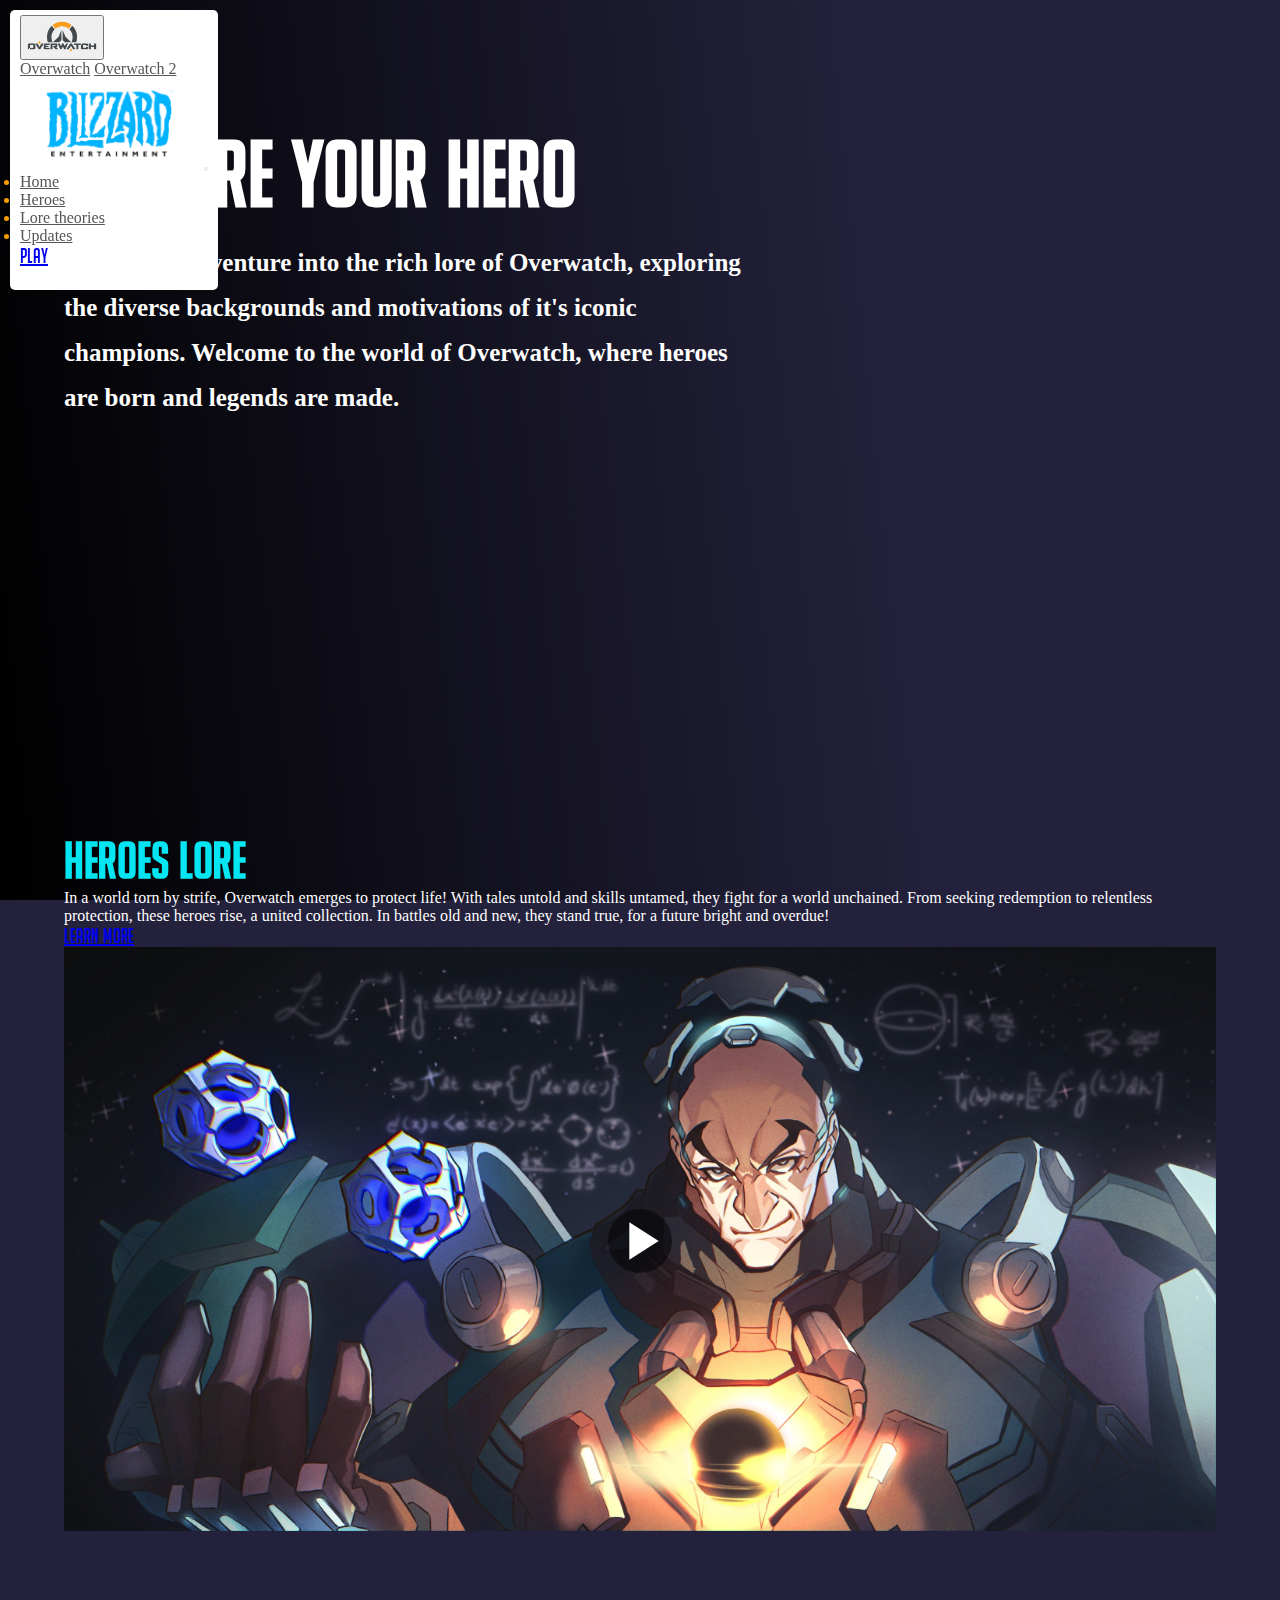
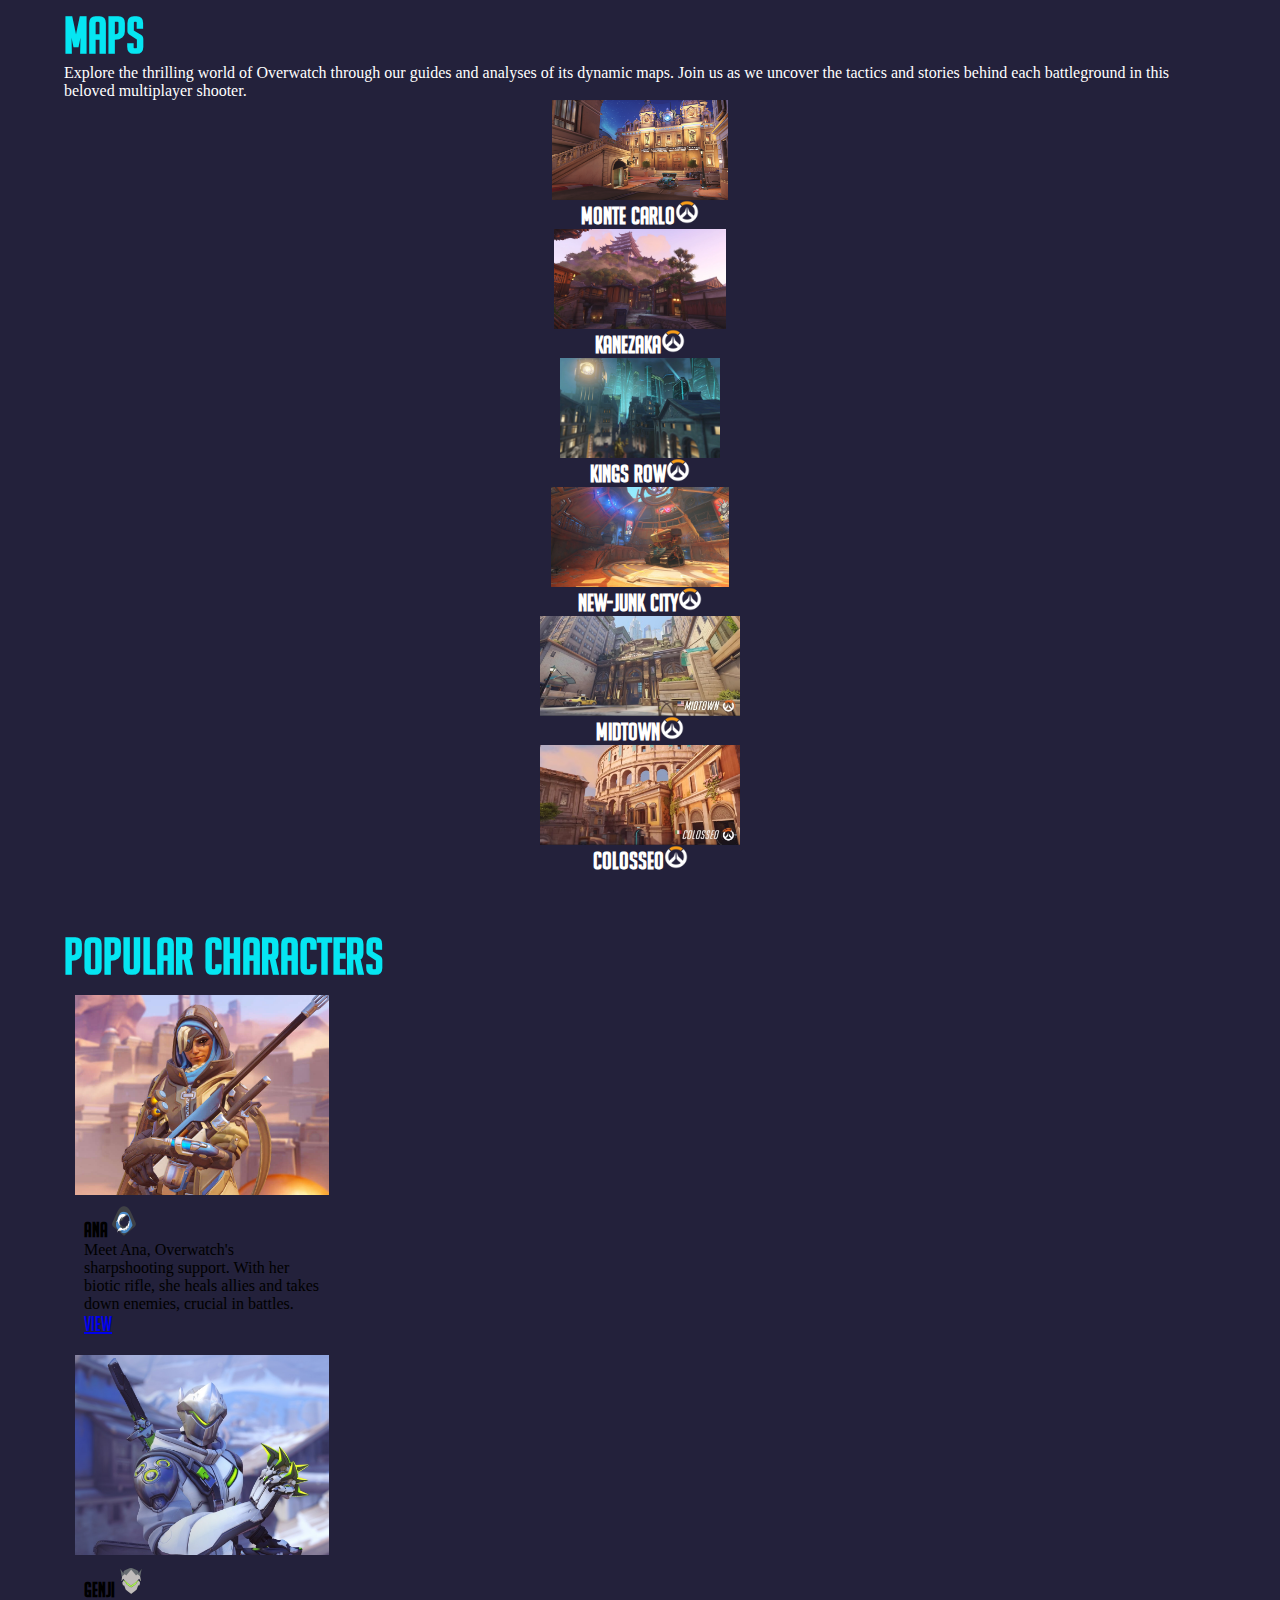
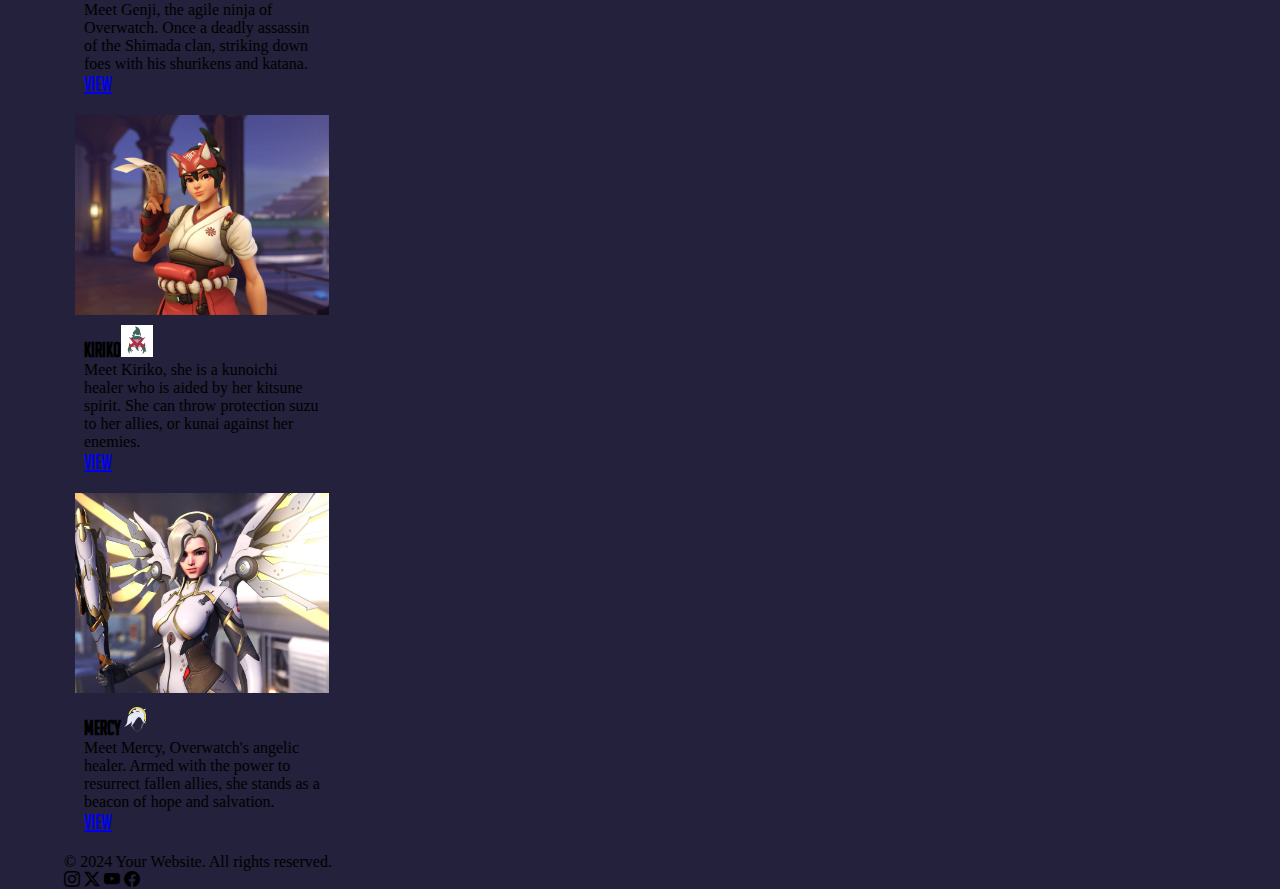
==== commit c642a052: "api" ====
--- a/overwatchlore/index.html
+++ b/overwatchlore/index.html
@@ -94,11 +94,6 @@
             </div>
         </header>
 
-        <!---<div class="image">
-            <img src="group2.png" alt="img1">
-        </div>
-
-    --->
 
         <br><br><br><br>
 
--- a/overwatchlore/style.css
+++ b/overwatchlore/style.css
@@ -176,21 +176,6 @@
 
 
 
-/*
-.image {
-  position: absolute;
-  width: 80%;
-  height: 80%;
-  bottom: 10px;
-  right: -50px;
-  text-align: right;
-}
-
-.image img {
-  height: 100%;
-  object-fit: cover;
-}
-*/
 
 
 /* Video Section */
@@ -240,7 +225,7 @@
 
 .card-img {
   object-fit: cover;
-  height: 100px; /* Adjust the height of the banner */
+  height: 100px; 
 }
 
 .card-img-top {
@@ -260,6 +245,8 @@
 
 h5.card-title, a.btn {
 font-family: myFont;
+font-size: 20px;
+
 }
 
 .card-img-top {
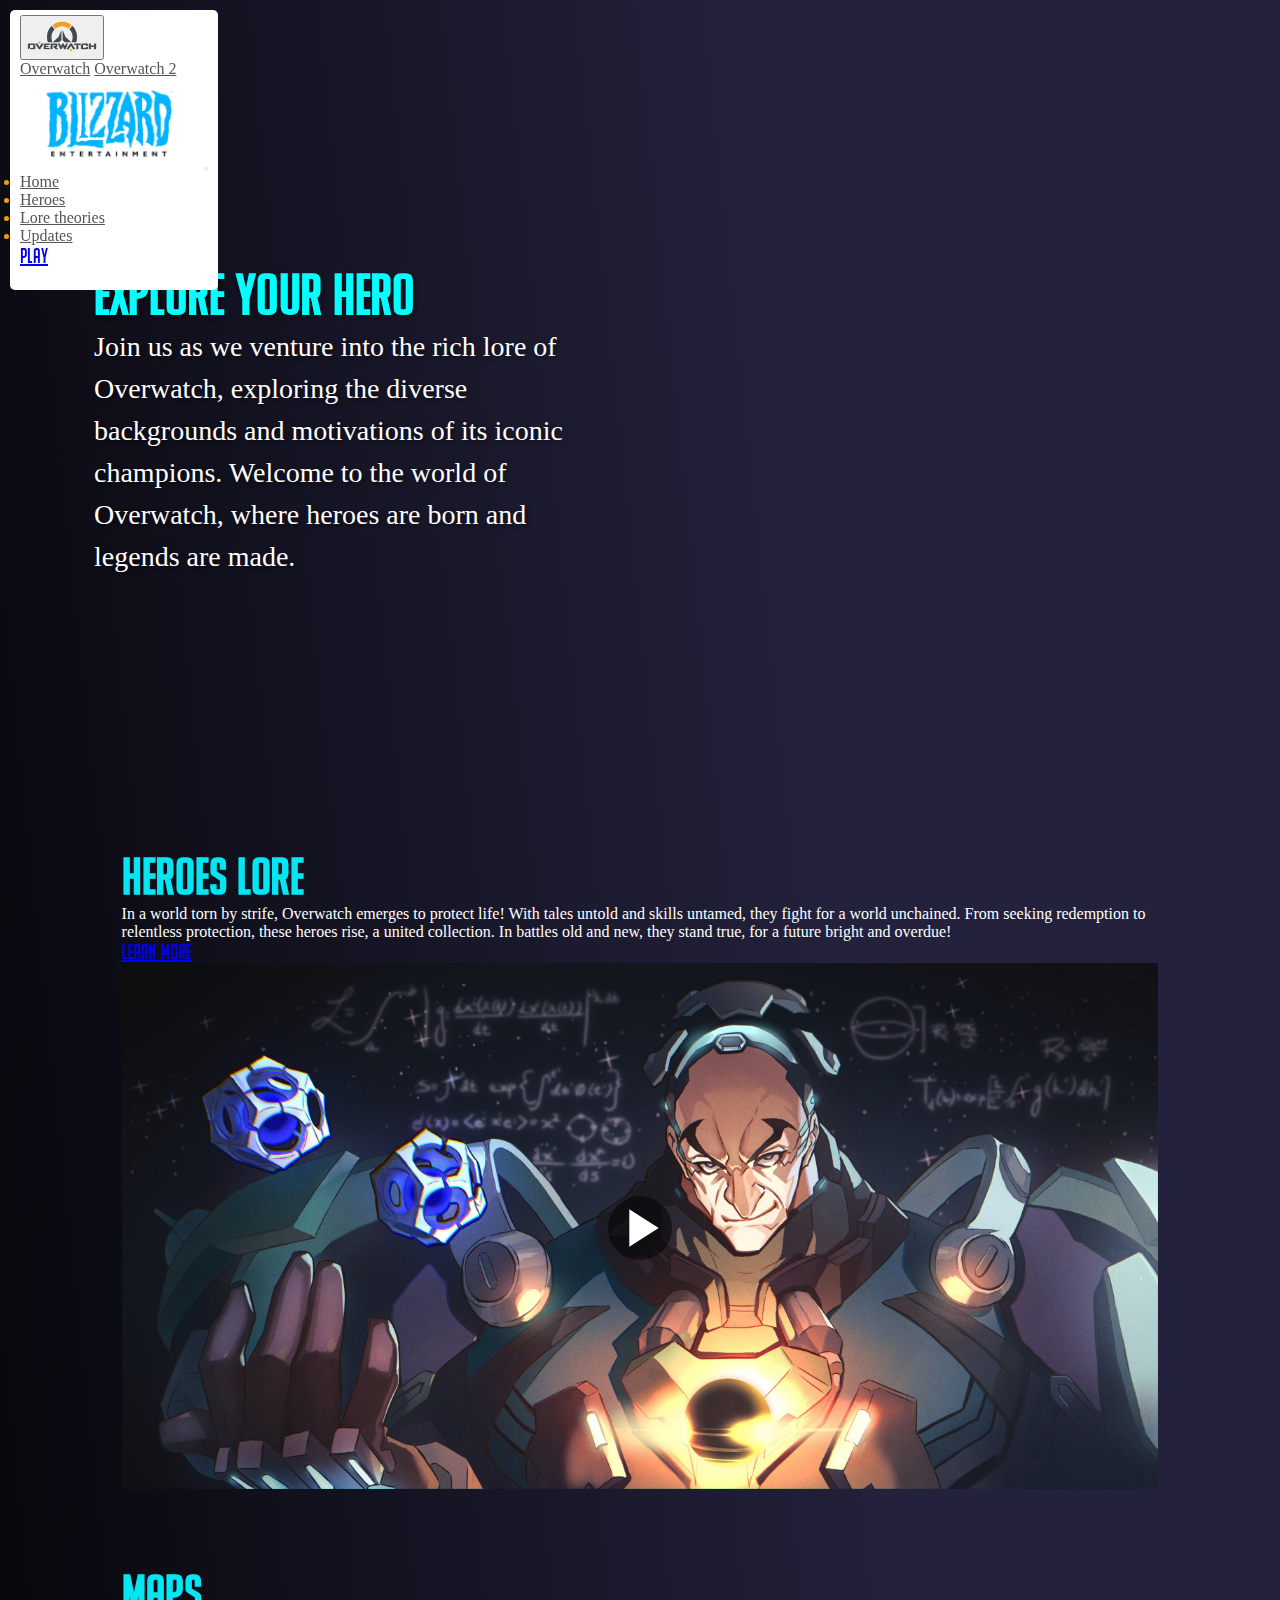
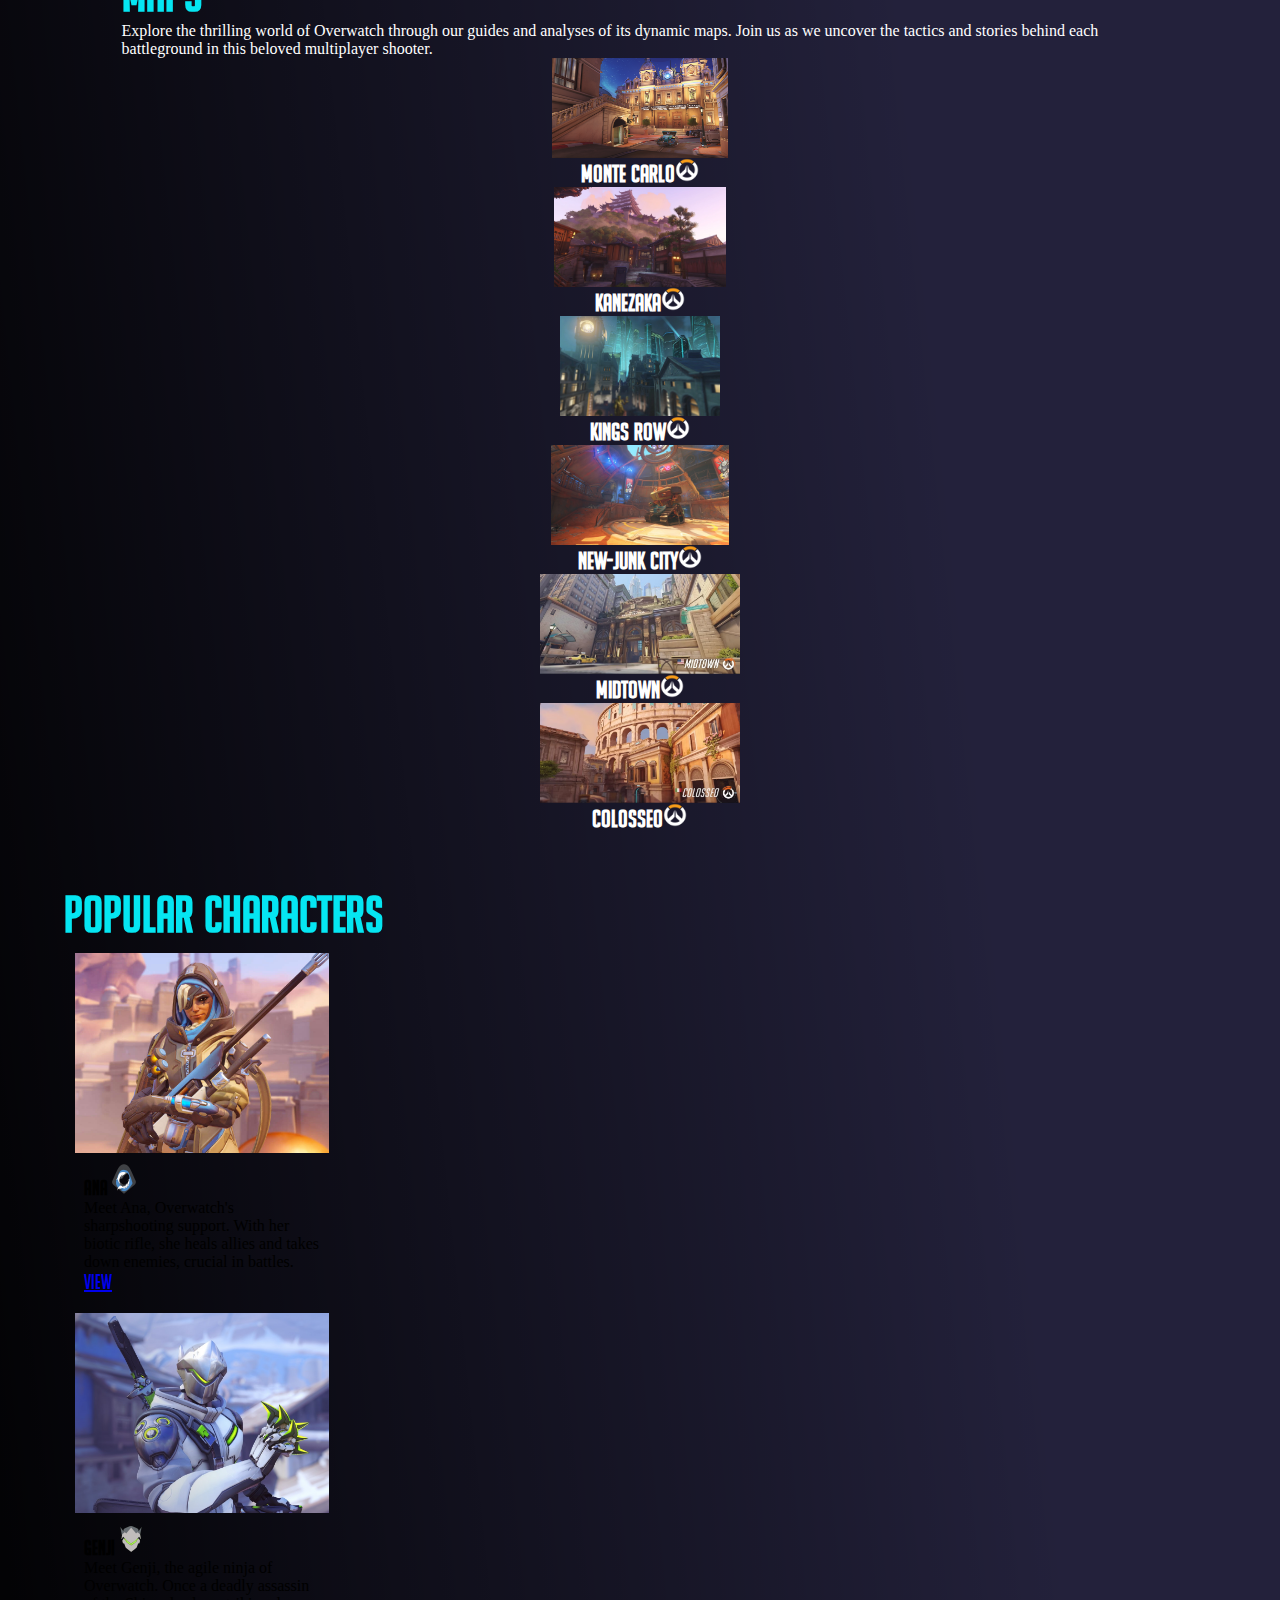
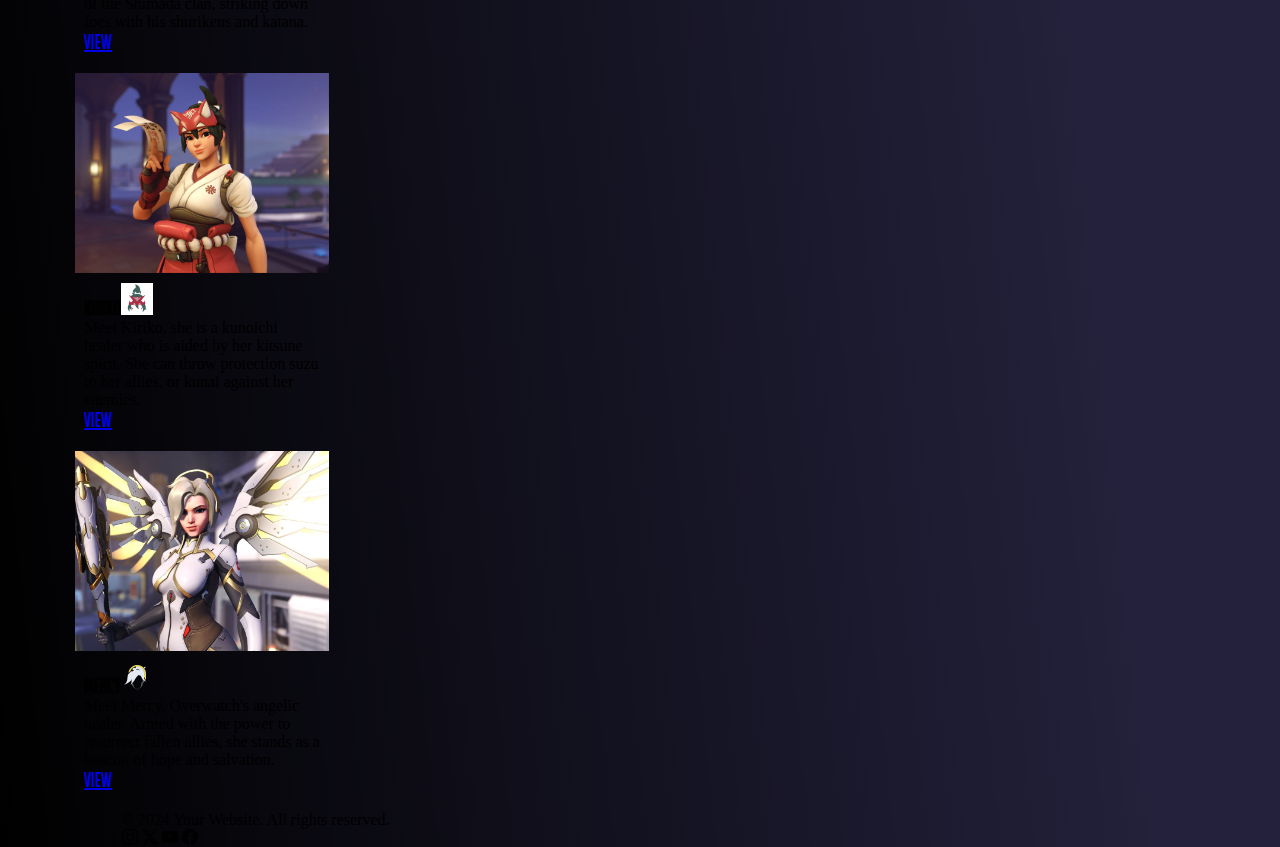
==== commit cf780184: "home page" ====
--- a/overwatchlore/index.html
+++ b/overwatchlore/index.html
@@ -14,7 +14,6 @@
 </head>
 
 <body class="achtergrond">
-
     <div class="main-width">
         <header>
             <nav class="navbar navbar-expand-lg sticky-top overwatch-navbar">
@@ -37,7 +36,7 @@
                         aria-labelledby="offcanvasNavbarLabel">
                         <div class="offcanvas-header">
                             <img src="img/blizz-logo.png" alt="Another Logo" width="30">
-                            <button type="button" class="btn-close" data-bs-diliss="offcanvas"
+                            <button type="button" class="btn-close" data-bs-dismiss="offcanvas"
                                 aria-label="Close"></button>
                         </div>
                         <div class="offcanvas-body">
@@ -49,7 +48,6 @@
                                 <li class="nav-item">
                                     <a class="nav-link mx-lg-2 " href="heroes.html">Heroes</a>
                                 </li>
-
 
                                 <li class="nav-item">
                                     <a class="nav-link mx-lg-2" href="#">Lore theories</a>
@@ -75,24 +73,34 @@
 
             <br><br>
 
-            <div class="container">
-            </div>
-            <div class="content">
-                <div class="main-text">
+            <div class="container-bg">
+                <div class="text">
                     <h2>Overwatch</h2>
-                    <h1>Explore your hero</h1>
-                    <p><strong>
-
-                            Join us as we venture into the rich lore of Overwatch, exploring the diverse
-                            backgrounds
-                            and motivations of it's iconic champions.
-                            Welcome to the world of Overwatch, where heroes are born and legends are
-                            made.
-                        </strong>
-                    </p>
+                    <h1>EXPLORE YOUR HERO</h1>
+                    <p>Join us as we venture into the rich lore of Overwatch, exploring the diverse backgrounds and motivations of its iconic champions. Welcome to the world of Overwatch, where heroes are born and legends are made.</p>
+                </div>
+                <div class="image">
+                   <img src="img/bg-kiri.png" alt="Overwatch Hero">
+                </div>
+
+            </div>
+
+
+<!---
+            <div class="container-bg">
+                <div class="text">
+                    <h2>Overwatch</h2>
+                    <h1>EXPLORE YOUR HERO</h1>
+                    <p>Join us as we venture into the rich lore of Overwatch, exploring the diverse backgrounds and motivations of its iconic champions. Welcome to the world of Overwatch, where heroes are born and legends are made.</p>
+                </div>
+                <div class="image">
+                    <img src="img/geni.2.png" alt="Overwatch Hero" >
                 </div>
             </div>
         </header>
+---->
+
+
 
 
         <br><br><br><br>
@@ -220,10 +228,9 @@
         <div class="characters">
             <div class="row d-flex justify-content-center">
                 <div class="card border-primary" style="width: 16rem;">
-                    <img src="img/ana.jpeg" class="card-img-top" id="ana" alt="..." style="width: 15.9rem;" >
+                    <img src="img/ana.jpeg" class="card-img-top" id="ana" alt="..." style="width: 15.9rem;">
                     <div class="card-body">
-                        <h5 class="card-title">Ana<img src="img/ana-icon.png" alt="ana"
-                            style="height: 2rem;"></h5>
+                        <h5 class="card-title">Ana<img src="img/ana-icon.png" alt="ana" style="height: 2rem;"></h5>
                         <p class="card-text">Meet Ana, Overwatch's sharpshooting
                             support. With her biotic rifle,
                             she heals allies and takes down enemies, crucial in battles.</p>
@@ -233,8 +240,7 @@
                 <div class="card border-primary" style="width: 16rem;">
                     <img src="img/genij.jpg" class="card-img-top" id="genji" alt="..." style="width: 15.9rem;">
                     <div class="card-body">
-                        <h5 class="card-title">Genji<img src="img/genji-icon.png" alt="..."
-                            style="height: 2rem;"></h5>
+                        <h5 class="card-title">Genji<img src="img/genji-icon.png" alt="..." style="height: 2rem;"></h5>
                         <p class="card-text">Meet Genji, the agile ninja of Overwatch.
                             Once a deadly assassin of the Shimada clan,
                             striking down foes with his shurikens and katana.</p>
@@ -244,8 +250,8 @@
                 <div class="card border-primary" style="width: 16rem; ">
                     <img src="img/kiri.jpg" class="card-img-top" id="kiriko" alt="..." style="width: 15.9rem;">
                     <div class="card-body">
-                        <h5 class="card-title">Kiriko<img src="img/kiriko-icon.png" alt="..."
-                            style="height: 2rem;"></h5>
+                        <h5 class="card-title">Kiriko<img src="img/kiriko-icon.png" alt="..." style="height: 2rem;">
+                        </h5>
                         <p class="card-text">Meet Kiriko, she is a kunoichi healer who
                             is aided by her kitsune
                             spirit. She can throw protection suzu to her allies, or kunai against her enemies.</p>
@@ -255,8 +261,7 @@
                 <div class="card border-primary" style="width: 16rem;">
                     <img src="img/mercy.jpg" class="card-img-top" id="mercy" alt="..." style="width: 15.9rem;">
                     <div class="card-body">
-                        <h5 class="card-title">Mercy<img src="img/mercy-icon.png" alt="..."
-                            style="height: 2rem;"></h5>
+                        <h5 class="card-title">Mercy<img src="img/mercy-icon.png" alt="..." style="height: 2rem;"></h5>
                         <p class="card-text">Meet Mercy, Overwatch's angelic healer.
                             Armed with the power
                             to resurrect fallen allies, she stands as a beacon of hope and salvation.</p>
@@ -270,7 +275,7 @@
 
         </div>
 
-    
+
 
 
 
--- a/overwatchlore/style.css
+++ b/overwatchlore/style.css
@@ -1,63 +1,111 @@
-/*@import url("https://fonts.googleapis.com/css2?family=Montserrat:wght@400;500;600;700&display=swap");
-*,
-*::before,
-*::after {
-  margin: 0;
-  padding: 0;
-  box-sizing: border-box;
-  list-style-type: none;
-  text-decoration: none;
-}
-
-:root {
-  --primary: #4D2384;
-  --white: #ffffff;
-  --bg: #f5f5f5;
-}
-*/
 *,
 *:before,
 *:after {
   margin: 0;
   padding: 0;
   box-sizing: border-box;
- 
+
 }
 
 .achtergrond {
-  background: linear-gradient(264deg, rgba(0, 0, 0, 0)32%, rgba(0, 0, 0, 1)), url(img/bg-kiri.png);
-  position: relative;
-  height: 100vh;
-  width: 100%;
-  overflow-x: hidden;
-  background-size: cover;
-  background-repeat: no-repeat;
+  background: linear-gradient(264deg, rgba(0, 0, 0, 0)32%, rgba(0, 0, 0, 1));
   background-color: #23213b;
 }
 
-
-
-.main-width  {
+.container {
   max-width: 90%;
   width: 1400px;
   margin: 0 auto;
-  scroll-snap-type: x mandatory; /* Enable scroll snapping horizontally */
+  scroll-snap-type: x mandatory;
+}
+
+.container-bg {
+  position: relative;
+  padding: 20px;
+  border-radius: 40px;
+  display: flex;
+  align-items: center;
+  justify-content: flex-start; 
+  width: 100%;
+  height: 740px;
+  box-sizing: border-box;
+  overflow: hidden;
+}
+
+.text {
+  position: absolute;
+  top: 0;
+  left: 0;
+  width: 50%; 
+  padding: 30px;
+  color: white;
+  display: flex;
+  flex-direction: column;
+  justify-content: center;
+  align-items: flex-start; 
+  z-index: 1;
+  bottom: 0;
+
+}
+
+.text h2 {
+  font-family: myFont;
+  color: white;
+  font-size: 25px;
+}
+
+.text h1 {
+  color: #00ffff;
+  font-size: 56px;
+  font-family: myFont;
+  text-shadow: 2px 2px 4px rgba(0, 0, 0, 0.5); /* Adds shadow to h1 text */
+}
+
+.text p {
+  font-size: 28px;
+  line-height: 1.5;
+  color: #fff;
+  text-shadow: 2px 2px 4px rgba(0, 0, 0, 0.5); 
+}
+
+.image {
+  width: 100%;
+  height: 100%;
+  
+}
+
+
+.image img {
+  width: 100%;
+  height: 100%;
+  border-radius: 40px;
+  object-fit: cover; 
+  
+}
+
+
+
+.main-width {
+  max-width: 90%;
+  width: 1400px;
+  margin: 0 auto;
+  scroll-snap-type: x mandatory;
 
 }
 
 .overwatch-navbar {
-  position: fixed; /* Add this line to make the navbar fixed */
-  top: 0; /* Stick it to the top of the viewport */
-  left: 0; /* Stick it to the left of the viewport */
+  position: fixed;
+  top: 0;
+  left: 0;
   background-color: #fff;
   color: #f99c00;
   margin: 10px;
   border-radius: 5px;
-  padding: 5px 10px; /* Adjusted padding */
+  padding: 5px 10px;
   display: flex;
   justify-content: space-between;
   align-items: center;
-  z-index: 1000; /* Ensure it appears above other content */
+  z-index: 1000;
 }
 
 
@@ -81,7 +129,8 @@
 
 
 .navbar-logo img {
-  width: 80px; /* Adjusted logo width */
+  width: 80px;
+  /* Adjusted logo width */
   border-radius: 50%;
   padding: 1px;
 }
@@ -103,28 +152,28 @@
 
 @media (min-width: 992px) {
   .nav-link::before {
-      content: "";
-      position: absolute;
-      bottom: 0;
-      left: 50%;
-      transform: translateX(-50%);
-      width: 0;
-      background-color: #05e6f2;
-      height: 2px;
-      visibility: hidden;
-      transition: 0.3s ease-in-out;
+    content: "";
+    position: absolute;
+    bottom: 0;
+    left: 50%;
+    transform: translateX(-50%);
+    width: 0;
+    background-color: #05e6f2;
+    height: 2px;
+    visibility: hidden;
+    transition: 0.3s ease-in-out;
   }
 
 
   .nav-link:hover::before,
   .nav-link.active::before {
-      width: 100%;
-      visibility: visible;
+    width: 100%;
+    visibility: visible;
   }
 }
 
 
-.logos img{
+.logos img {
   width: 60px;
 }
 
@@ -138,15 +187,16 @@
 
 .content {
   padding-top: 60px;
-  scroll-snap-align: start; /* Snap each content section to the start of the container */
-  
+  scroll-snap-align: start;
+  /* Snap each content section to the start of the container */
+
 }
 
 .content .main-text {
   position: relative;
   z-index: 2;
   margin-bottom: 50px;
-  
+
 
 }
 
@@ -225,15 +275,15 @@
 
 .card-img {
   object-fit: cover;
-  height: 100px; 
+  height: 100px;
 }
 
 .card-img-top {
   right: -50px;
 }
 
-.card-text{
-color: #000000;
+.card-text {
+  color: #000000;
 }
 
 .bg-transparent {
@@ -243,22 +293,23 @@
 
 /*popular cards*/
 
-h5.card-title, a.btn {
-font-family: myFont;
-font-size: 20px;
+h5.card-title,
+a.btn {
+  font-family: myFont;
+  font-size: 20px;
 
 }
 
 .card-img-top {
-  width: 100%; 
-  height: 200px; 
-  object-fit: cover; 
+  width: 100%;
+  height: 200px;
+  object-fit: cover;
 }
 
 .characters .card {
-  margin: 10px; 
-  
-  width: 250px; 
+  margin: 10px;
+
+  width: 250px;
 }
 
 .characters .card-body {
@@ -271,61 +322,70 @@
 
 /*swiper*/
 
-.item{
+.item {
   border-radius: 15px;
-  width:210px;
-  height:365px;
+  width: 210px;
+  height: 365px;
   background-image: linear-gradient(to top, #ffffff, #ECECF2);
   overflow: hidden;
   transition: 0.5s;
-  margin:10px;
+  margin: 10px;
   scroll-snap-align: start;
 }
-.item .avatar{
+
+.item .avatar {
   display: block;
-  margin:10px auto 2px;
-  width:180px;
-  height:150px;
+  margin: 10px auto 2px;
+  width: 180px;
+  height: 150px;
   object-fit: cover;
   border-radius: 10px;
   box-shadow: 0 10px 15px #7e878d;
 }
-.item .content{
-  padding:10px;
+
+.item .content {
+  padding: 10px;
   font-size: 26px;
   font-family: myFont;
 }
-.item .content table td{
-  padding:10px 0;
+
+.item .content table td {
+  padding: 10px 0;
   border-bottom: 1px solid #AEC0CE;
 }
-.item .content table td:nth-child(2){
+
+.item .content table td:nth-child(2) {
   text-align: right;
 }
-.item .nameGroup{
+
+.item .nameGroup {
   text-align: center;
-  border-bottom:none!important;
-}
-#list{
-  display: flex;
-  width:max-content;
-}
-#formList{
-  width:1220px;
+  border-bottom: none !important;
+}
+
+#list {
+  display: flex;
+  width: max-content;
+}
+
+#formList {
+  width: 1220px;
   max-width: 100%;
   overflow: auto;
-  margin:18px 10px;
+  margin: 18px 10px;
   scroll-behavior: smooth;
   scroll-snap-type: both;
 }
-#formList::-webkit-scrollbar{
+
+#formList::-webkit-scrollbar {
   display: none;
 }
-@media screen and (min-width: 992px){
-  .item{
-      width: calc(33.3vw - 20px);
+
+@media screen and (min-width: 992px) {
+  .item {
+    width: calc(33.3vw - 20px);
   }
-  
+
 }
 
 
@@ -340,21 +400,4 @@
 
 .footer {
   background-color: #23213b;
-}
-
-
-
-
-
-
-
-
-
-
-
-
-
-
-
-
-
+}